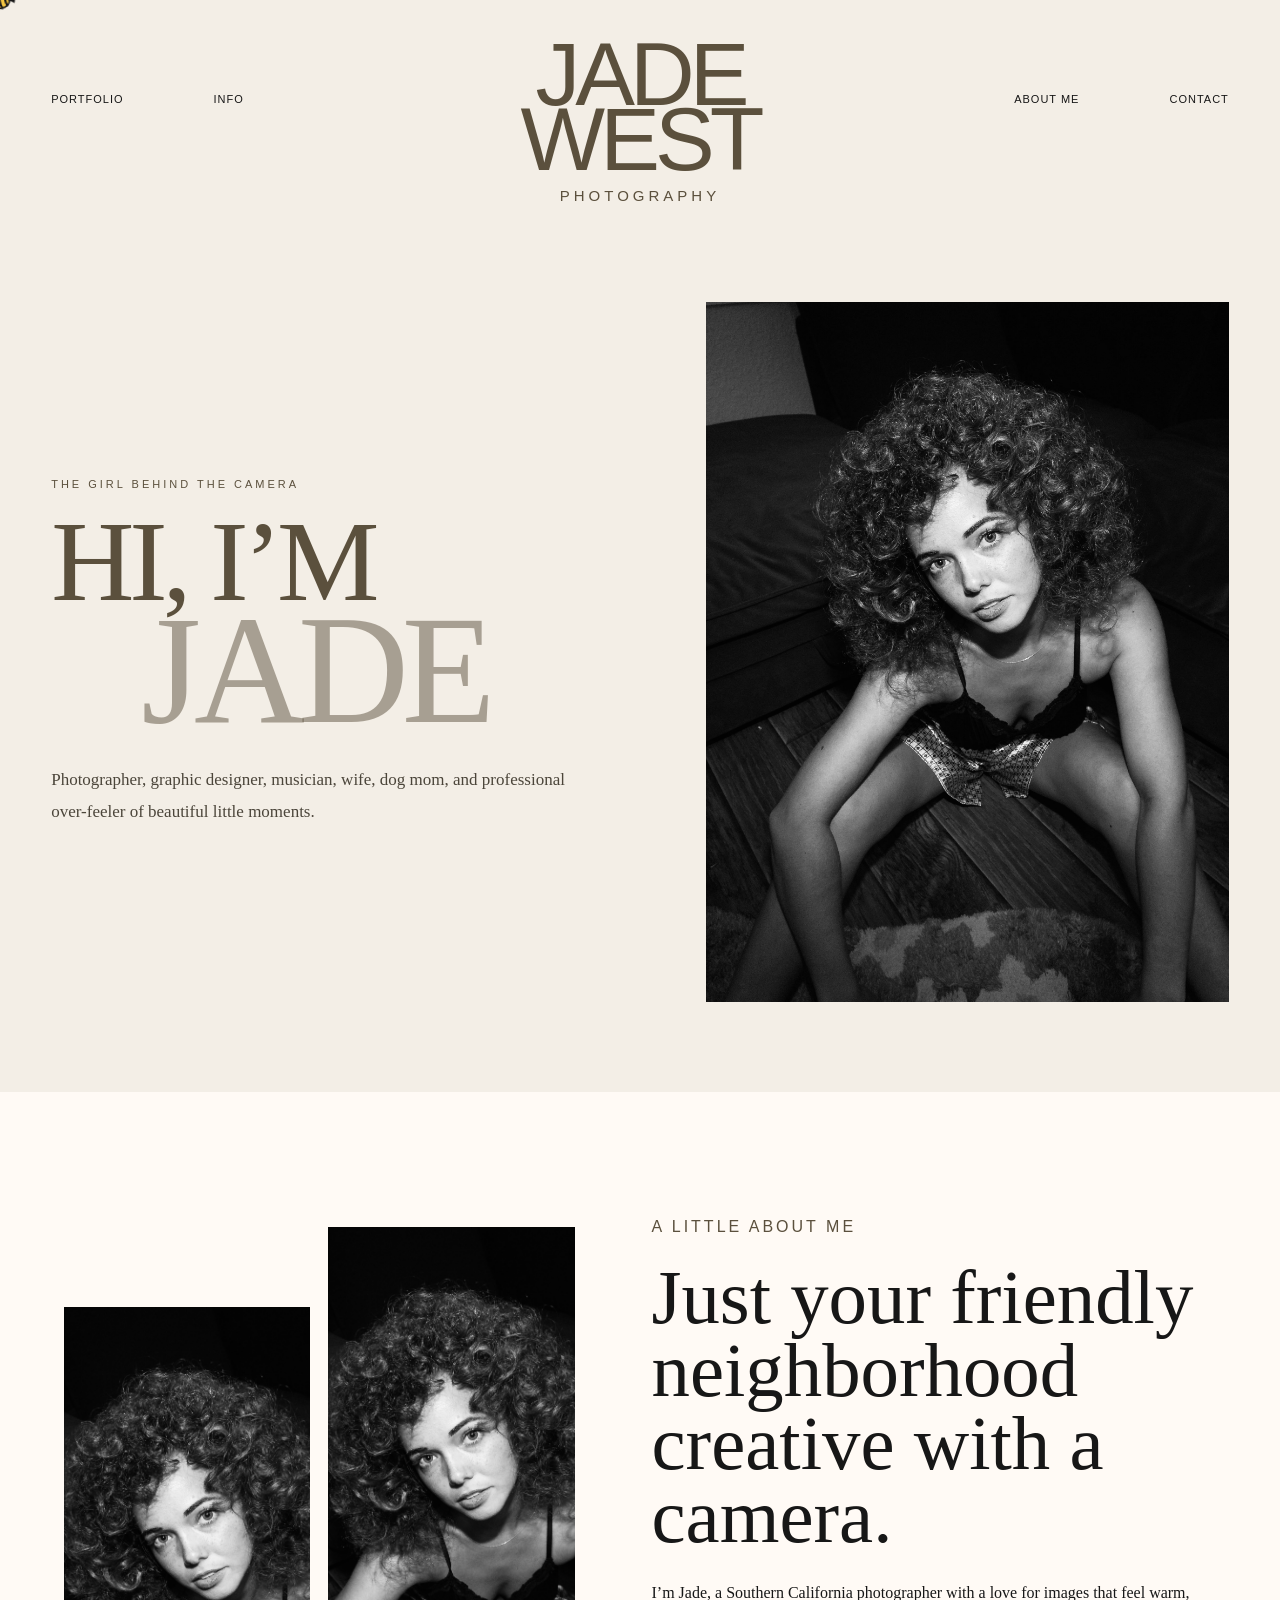
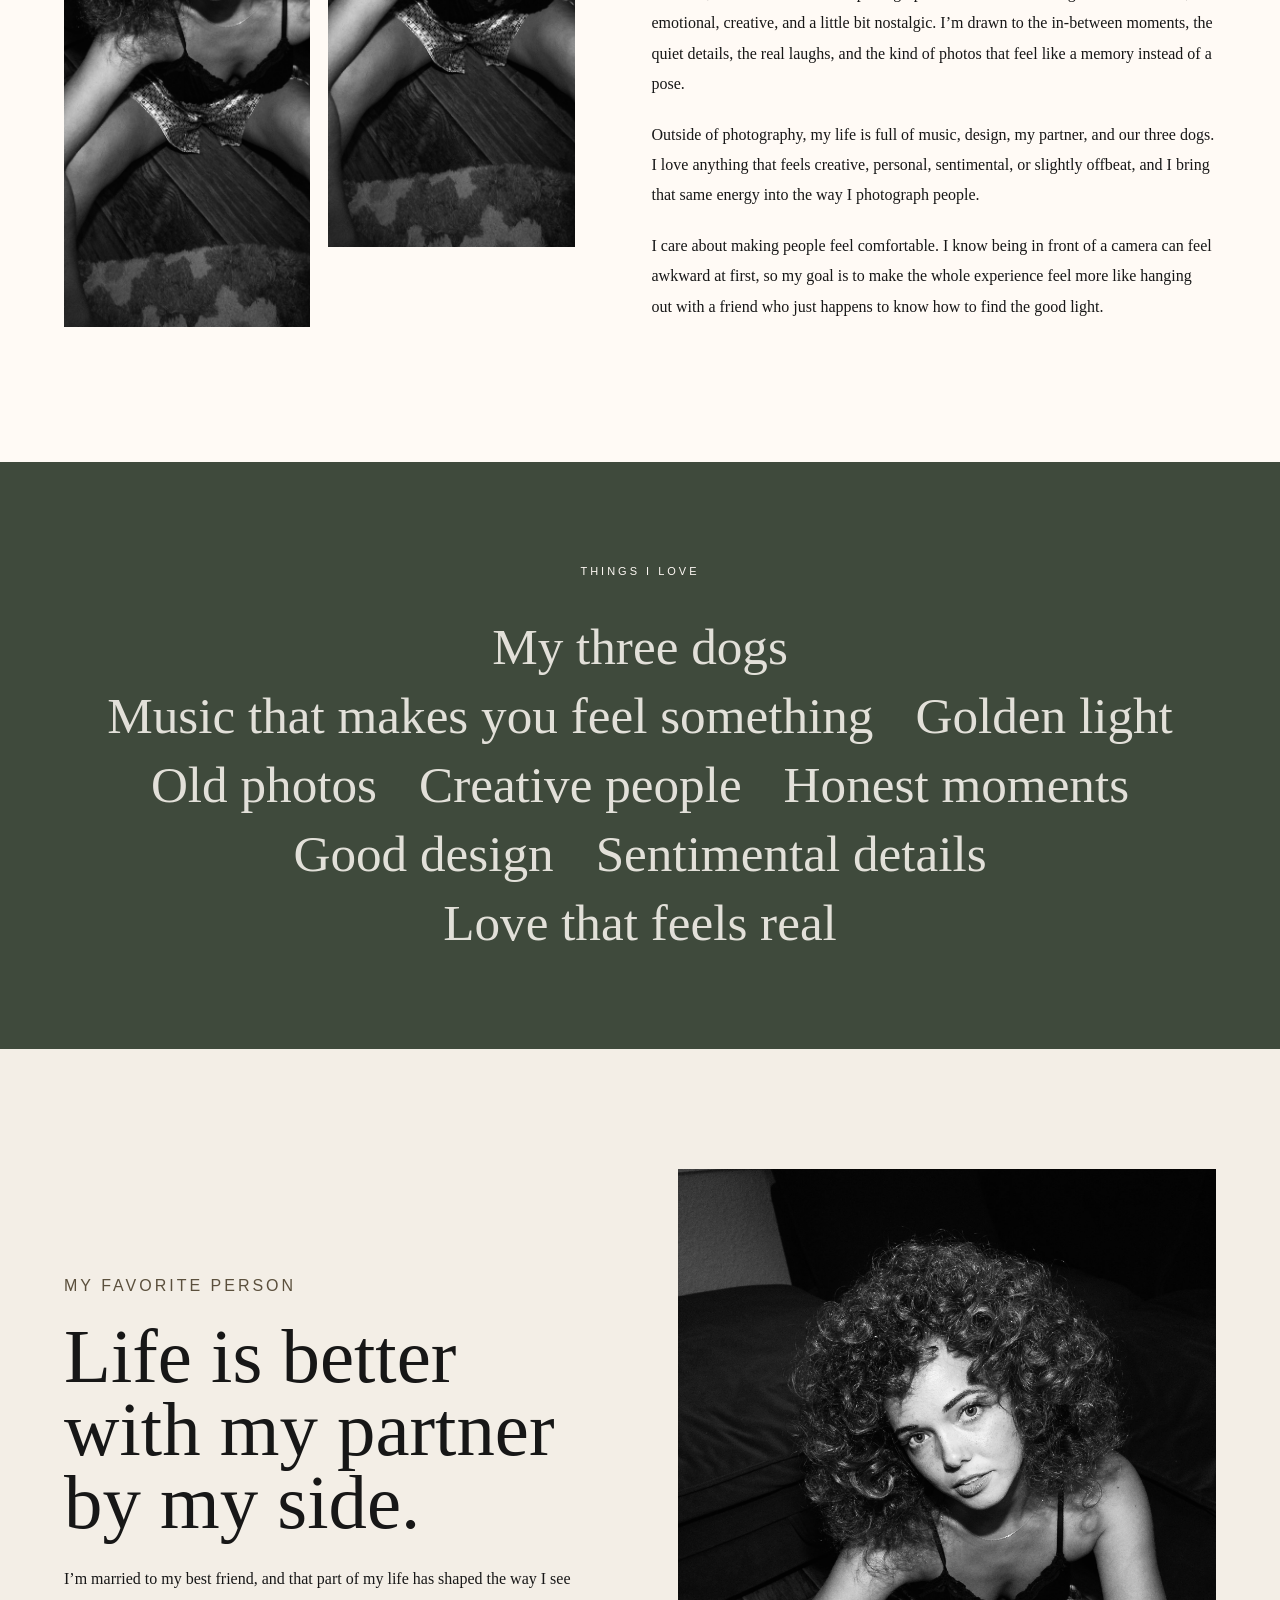
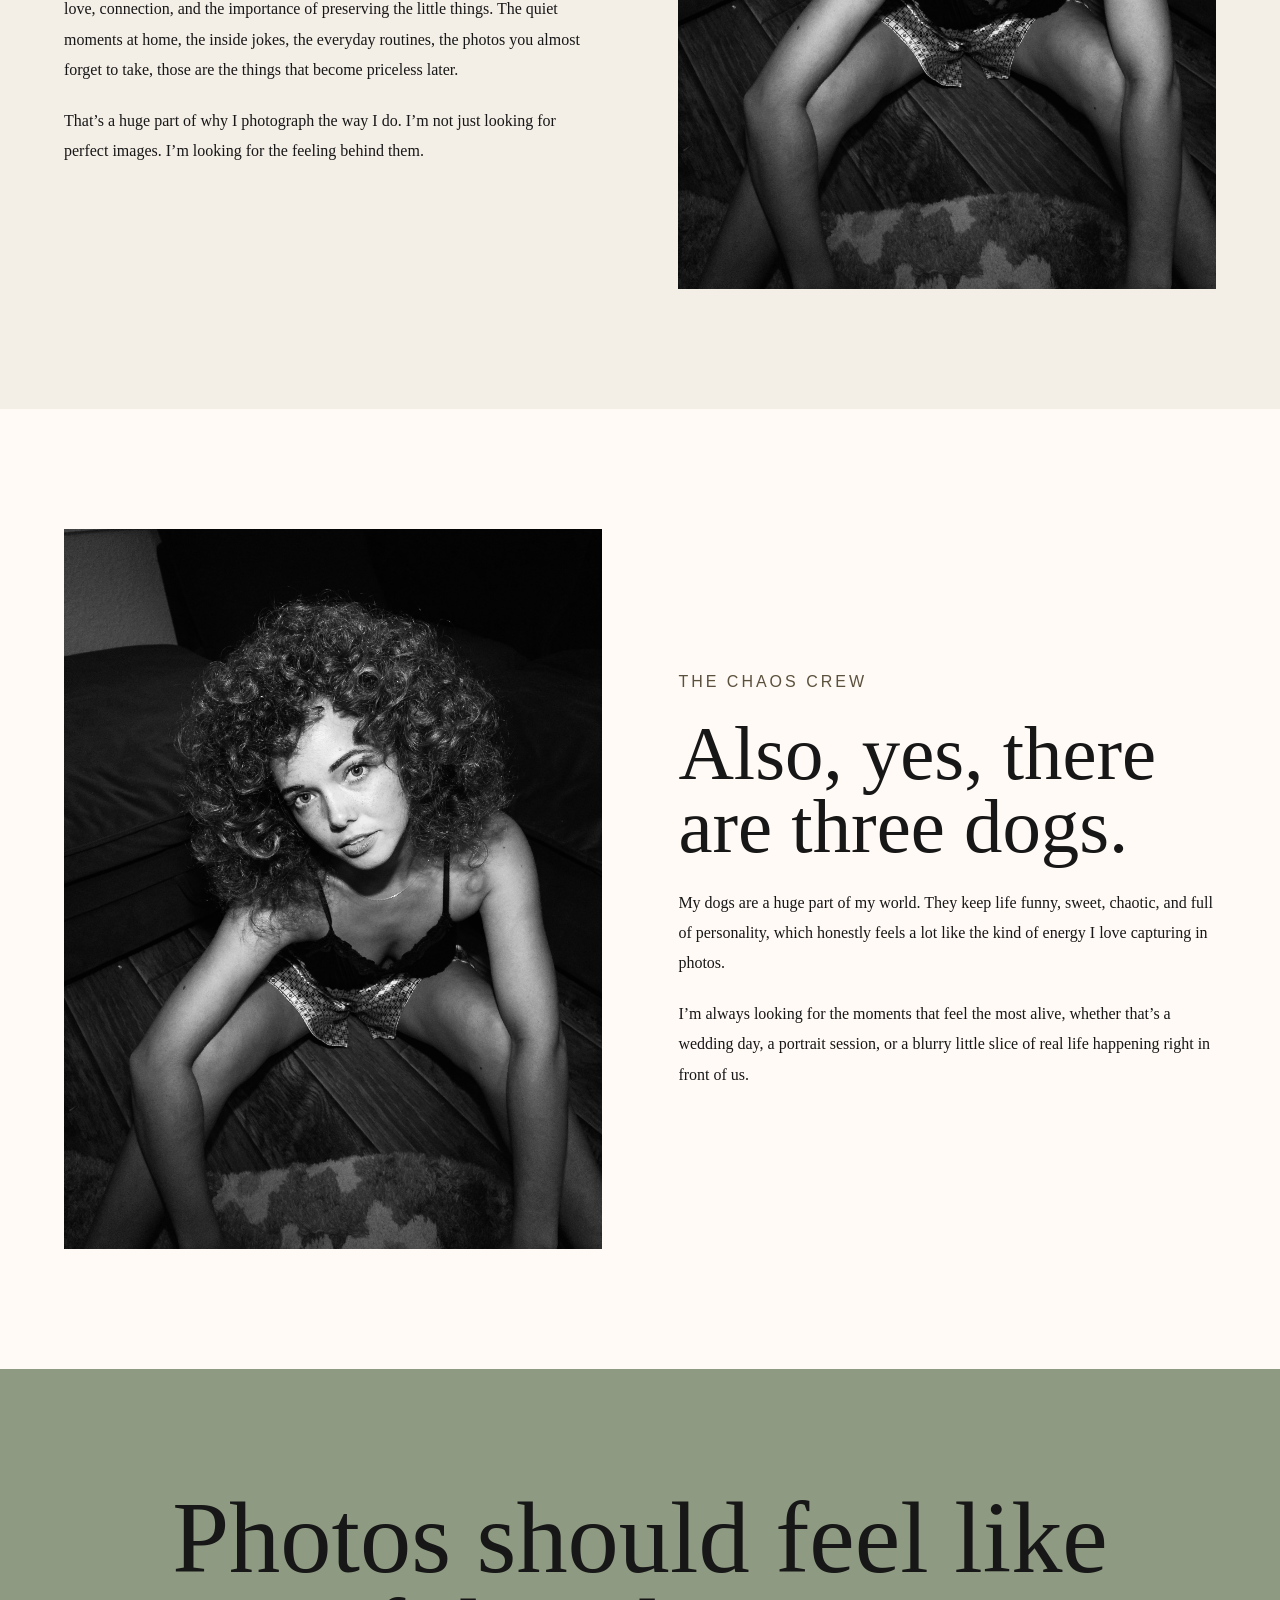
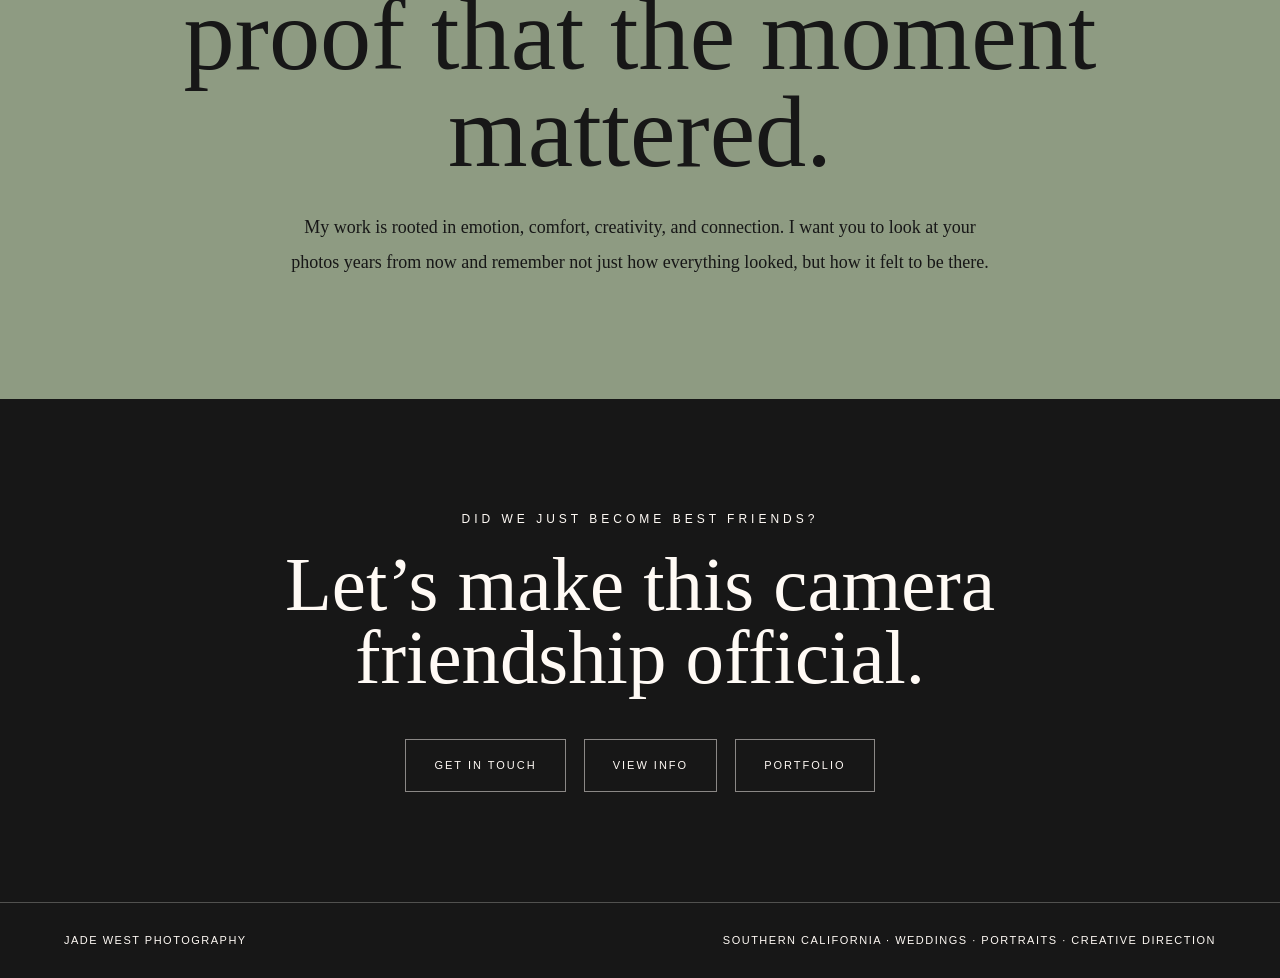
==== about.html @ ea2fd23c "Add about page and homepage about CTA" ====
<!DOCTYPE html>
<html lang="en">
<head>
  <meta charset="UTF-8" />
  <meta name="viewport" content="width=device-width, initial-scale=1.0" />
  <title>About | Jade West Photography</title>
  <link rel="stylesheet" href="style.css" />
</head>
<body>

<div id="bee-cursor">
  <svg viewBox="0 0 64 64" aria-hidden="true">
    <path class="wing" d="M22 24C8 16 7 4 18 6c9 2 12 13 12 13z"/>
    <path class="wing" d="M40 24C54 16 55 4 44 6c-9 2-12 13-12 13z"/>
    <ellipse class="body" cx="32" cy="34" rx="18" ry="14"/>
    <path class="stripe" d="M24 22c-4 7-4 17 0 24"/>
    <path class="stripe" d="M34 20c-4 8-4 20 0 28"/>
    <path class="stripe" d="M44 25c-3 6-3 13 0 19"/>
    <circle class="head" cx="15" cy="34" r="8"/>
    <circle class="eye" cx="12" cy="31" r="1.8"/>
    <path class="stinger" d="M50 34l10-5-3 10z"/>
    <path class="antenna" d="M11 27C6 20 4 18 2 17"/>
    <path class="antenna" d="M17 27c2-8 5-11 7-13"/>
  </svg>
</div>

<header class="about-page-hero">
  <nav class="editorial-nav">
    <div class="nav-left">
      <a href="index.html#portfolio">Portfolio</a>
      <a href="investment.html">Info</a>
    </div>

    <a href="index.html" class="editorial-logo">
      <span>jade</span>
      <span>west</span>
      <small>photography</small>
    </a>

    <div class="nav-right">
      <a href="about.html">About Me</a>
      <a href="index.html#contact">Contact</a>
    </div>

    <button class="menu-toggle" id="menuToggle">Menu</button>
  </nav>

  <section class="about-ash-hero">
    <div class="about-ash-copy">
      <p class="eyebrow">The girl behind the camera</p>
      <h1>
        <span>Hi, I’m</span>
        <em>Jade</em>
      </h1>
      <p>
        Photographer, graphic designer, musician, wife, dog mom, and professional over-feeler of beautiful little moments.
      </p>
    </div>

    <div class="about-ash-photo">
      <img src="images/IMG_6994_Original.jpg" alt="Portrait of Jade West">
    </div>
  </section>
</header>

<main>

  <section class="about-story-section">
    <div class="about-story-images">
      <img src="images/IMG_6994_Original.jpg" alt="Jade West portrait">
      <img src="images/IMG_6994_Original.jpg" alt="Jade with partner">
    </div>

    <div class="about-story-copy">
      <p class="eyebrow">A little about me</p>
      <h2>Just your friendly neighborhood creative with a camera.</h2>

      <p>
        I’m Jade, a Southern California photographer with a love for images that feel warm, emotional, creative, and a little bit nostalgic. I’m drawn to the in-between moments, the quiet details, the real laughs, and the kind of photos that feel like a memory instead of a pose.
      </p>

      <p>
        Outside of photography, my life is full of music, design, my partner, and our three dogs. I love anything that feels creative, personal, sentimental, or slightly offbeat, and I bring that same energy into the way I photograph people.
      </p>

      <p>
        I care about making people feel comfortable. I know being in front of a camera can feel awkward at first, so my goal is to make the whole experience feel more like hanging out with a friend who just happens to know how to find the good light.
      </p>
    </div>
  </section>

  <section class="about-love-list">
    <p class="eyebrow">Things I love</p>

    <div class="love-list-grid">
      <span>My three dogs</span>
      <span>Music that makes you feel something</span>
      <span>Golden light</span>
      <span>Old photos</span>
      <span>Creative people</span>
      <span>Honest moments</span>
      <span>Good design</span>
      <span>Sentimental details</span>
      <span>Love that feels real</span>
    </div>
  </section>

  <section class="about-partner-section">
    <div class="partner-copy">
      <p class="eyebrow">My favorite person</p>
      <h2>Life is better with my partner by my side.</h2>
      <p>
        I’m married to my best friend, and that part of my life has shaped the way I see love, connection, and the importance of preserving the little things. The quiet moments at home, the inside jokes, the everyday routines, the photos you almost forget to take, those are the things that become priceless later.
      </p>
      <p>
        That’s a huge part of why I photograph the way I do. I’m not just looking for perfect images. I’m looking for the feeling behind them.
      </p>
    </div>

    <div class="partner-photo">
      <img src="images/IMG_6994_Original.jpg" alt="Jade and her partner">
    </div>
  </section>

  <section class="about-dogs-section">
    <div class="dog-photo">
      <img src="images/IMG_6994_Original.jpg" alt="Jade's dogs">
    </div>

    <div class="dog-copy">
      <p class="eyebrow">The chaos crew</p>
      <h2>Also, yes, there are three dogs.</h2>
      <p>
        My dogs are a huge part of my world. They keep life funny, sweet, chaotic, and full of personality, which honestly feels a lot like the kind of energy I love capturing in photos.
      </p>
      <p>
        I’m always looking for the moments that feel the most alive, whether that’s a wedding day, a portrait session, or a blurry little slice of real life happening right in front of us.
      </p>
    </div>
  </section>

  <section class="about-belief-section">
    <h2>Photos should feel like proof that the moment mattered.</h2>
    <p>
      My work is rooted in emotion, comfort, creativity, and connection. I want you to look at your photos years from now and remember not just how everything looked, but how it felt to be there.
    </p>
  </section>

  <section class="final-info-cta">
    <p>did we just become best friends?</p>
    <h2>Let’s make this camera friendship official.</h2>
    <div>
      <a href="index.html#contact">Get In Touch</a>
      <a href="investment.html">View Info</a>
      <a href="index.html#portfolio">Portfolio</a>
    </div>
  </section>

</main>

<footer>
  <p>Jade West Photography</p>
  <p>Southern California · Weddings · Portraits · Creative Direction</p>
</footer>

<script src="script.js"></script>
</body>
</html>
---- style.css ----
:root {
  --sage: #8e9b82;
  --deep-sage: #3f4a3c;
  --cream: #f3eee6;
  --warm-white: #fffaf5;
  --charcoal: #171717;
  --olive-brown: #5b503d;
  --soft-taupe: #4b453a;
}

* {
  box-sizing: border-box;
  margin: 0;
  padding: 0;
}

html {
  scroll-behavior: smooth;
}

body {
  font-family: Georgia, "Times New Roman", serif;
  background: var(--cream);
  color: var(--charcoal);
  line-height: 1.7;
  cursor: none;
}

img {
  width: 100%;
  display: block;
  object-fit: cover;
}

img,
a,
button,
input,
textarea,
select {
  cursor: none;
}

a {
  color: inherit;
  text-decoration: none;
}

/* ==========================================
   CUSTOM SVG BEE CURSOR
========================================== */

#bee-cursor {
  position: fixed;
  width: 34px;
  height: 34px;
  pointer-events: none;
  z-index: 99999;
  transform: translate(-50%, -50%) rotate(-10deg);
  transition: transform 0.04s linear;
  will-change: left, top;
}

#bee-cursor svg {
  width: 100%;
  height: 100%;
  overflow: visible;
}

.wing {
  fill: rgba(255, 255, 255, 0.75);
  stroke: #171717;
  stroke-width: 2;
}

.body {
  fill: #f4c542;
  stroke: #171717;
  stroke-width: 3;
}

.head,
.stripe,
.stinger {
  fill: none;
  stroke: #171717;
  stroke-width: 4;
  stroke-linecap: round;
}

.eye {
  fill: #171717;
}

.antenna {
  fill: none;
  stroke: #171717;
  stroke-width: 2.5;
  stroke-linecap: round;
}

.honey-particle {
  position: fixed;
  width: 13px;
  height: 12px;
  background: rgba(244, 197, 66, 0.75);
  clip-path: polygon(
    25% 0%,
    75% 0%,
    100% 50%,
    75% 100%,
    25% 100%,
    0% 50%
  );
  pointer-events: none;
  z-index: 99998;
  transform: translate(-50%, -50%);
  animation: honeyFade 1.1s ease-out forwards;
}

@keyframes honeyFade {
  from {
    opacity: 0.85;
    transform: translate(-50%, -50%) scale(1);
  }

  to {
    opacity: 0;
    transform: translate(-50%, -50%) scale(0.25);
  }
}

/* ==========================================
   HERO / HEADER
========================================== */

.editorial-hero {
  min-height: 100vh;
  background: var(--cream);
  color: var(--olive-brown);
  padding: 42px 4vw 80px;
  position: relative;
  overflow: hidden;
}

.editorial-nav {
  display: grid;
  grid-template-columns: 1fr auto 1fr;
  align-items: start;
  position: relative;
  z-index: 5;
}

.nav-left,
.nav-right {
  display: flex;
  gap: 90px;
  padding-top: 48px;
}

.nav-right {
  justify-content: flex-end;
}

.editorial-nav a {
  font-family: Arial, Helvetica, sans-serif;
  font-size: 11px;
  letter-spacing: 1px;
  text-transform: uppercase;
  color: var(--charcoal);
}

.editorial-logo {
  text-align: center;
  color: var(--olive-brown) !important;
  line-height: 0.72;
}

.editorial-logo span {
  display: block;
  font-size: clamp(58px, 7vw, 108px);
  font-weight: 400;
  letter-spacing: -5px;
}

.editorial-logo small {
  display: block;
  font-size: 15px;
  letter-spacing: 4px;
  text-transform: uppercase;
  margin-top: 20px;
}

.menu-toggle {
  display: none;
  background: none;
  border: 1px solid var(--charcoal);
  color: var(--charcoal);
  padding: 10px 14px;
  font-family: Arial, Helvetica, sans-serif;
  font-size: 10px;
  letter-spacing: 2px;
  text-transform: uppercase;
}

.hero-label {
  text-align: center;
  margin-top: 70px;
  position: relative;
  z-index: 4;
}

.hero-label p {
  font-family: Arial, Helvetica, sans-serif;
  font-size: 13px;
  letter-spacing: 5px;
  line-height: 1.6;
  text-transform: uppercase;
}

.hero-collage {
  position: relative;
  max-width: 1180px;
  height: 700px;
  margin: -5px auto 0;
}

.hero-collage img {
  position: absolute;
}

.collage-main {
  width: 68%;
  height: 660px;
  left: 16%;
  top: 0;
  z-index: 2;
}

.collage-left {
  width: 30%;
  height: 380px;
  left: -3%;
  top: 50px;
  z-index: 3;
}

.collage-right {
  width: 33%;
  height: 250px;
  right: -5%;
  top: 310px;
  z-index: 4;
}

.hero-title {
  position: absolute;
  left: 34%;
  bottom: -25px;
  z-index: 5;
  color: rgba(255, 250, 245, 0.96);
  text-align: left;
}

.hero-title h1 {
  font-weight: 400;
  text-transform: uppercase;
  line-height: 0.78;
}

.hero-title span {
  display: block;
  font-size: clamp(58px, 8vw, 118px);
  letter-spacing: -4px;
}

.hero-title em {
  display: block;
  font-family: Arial, Helvetica, sans-serif;
  font-style: normal;
  font-size: 12px;
  letter-spacing: 6px;
  color: var(--charcoal);
  margin: 22px 0 0 100px;
  text-transform: uppercase;
}

.hero-title span:last-child {
  color: rgba(91, 80, 61, 0.42);
  margin-left: 160px;
}

.hero-bottom-copy {
  display: flex;
  align-items: center;
  justify-content: center;
  gap: 60px;
  max-width: 700px;
  margin: 40px auto 0;
  text-align: center;
}

.hero-bottom-copy p {
  max-width: 390px;
  font-size: 14px;
  line-height: 1.9;
  color: var(--soft-taupe);
}

.hero-button {
  display: inline-block;
  background: var(--olive-brown);
  color: var(--warm-white);
  padding: 17px 36px;
  font-family: Arial, Helvetica, sans-serif;
  font-size: 11px;
  letter-spacing: 3px;
  text-transform: uppercase;
  transition: 0.3s ease;
}

.hero-button:hover {
  background: var(--deep-sage);
}

/* ==========================================
   GLOBAL SECTION STYLES
========================================== */

.section {
  padding: 110px 5vw;
}

.eyebrow {
  font-family: Arial, Helvetica, sans-serif;
  font-size: 11px;
  letter-spacing: 3px;
  text-transform: uppercase;
  color: var(--olive-brown);
  margin-bottom: 20px;
}

h2 {
  font-size: clamp(44px, 6vw, 82px);
  font-weight: 400;
  line-height: 0.95;
  margin-bottom: 24px;
}

/* ==========================================
   PORTFOLIO INTRO
========================================== */

.portfolio-intro {
  text-align: center;
  max-width: 900px;
  margin: 0 auto;
}

.portfolio-intro p:last-child {
  max-width: 620px;
  margin: 0 auto;
  font-size: 16px;
}

/* ==========================================
   GALLERY GRID
========================================== */

.gallery-grid {
  padding: 0 5vw 110px;
  display: grid;
  grid-template-columns: repeat(3, 1fr);
  gap: 18px;
}

.gallery-grid img {
  height: 520px;
}

.gallery-grid img:nth-child(2),
.gallery-grid img:nth-child(5) {
  height: 680px;
}

/* ==========================================
   EXPERIENCE SECTION
========================================== */

.experience-section {
  background: var(--deep-sage);
  color: var(--warm-white);
  padding: 110px 5vw;
}

.experience-section .eyebrow,
.experience-section h2 {
  color: var(--warm-white);
}

.experience-section h2 {
  max-width: 820px;
}

.experience-cards {
  display: grid;
  grid-template-columns: repeat(3, 1fr);
  margin-top: 60px;
  border-top: 1px solid rgba(255, 253, 248, 0.35);
  border-bottom: 1px solid rgba(255, 253, 248, 0.35);
}

.experience-cards div {
  padding: 38px;
  border-right: 1px solid rgba(255, 253, 248, 0.35);
}

.experience-cards div:last-child {
  border-right: none;
}

.experience-cards span {
  display: block;
  color: var(--sage);
  font-family: Arial, Helvetica, sans-serif;
  font-size: 12px;
  font-weight: 700;
  letter-spacing: 2px;
  margin-bottom: 26px;
}

.experience-cards h3 {
  font-size: 30px;
  font-weight: 400;
  line-height: 1;
  margin-bottom: 18px;
}

.experience-cards p {
  font-size: 15px;
  line-height: 1.7;
}

/* ==========================================
   ABOUT SECTION
========================================== */

.about-section {
  display: grid;
  grid-template-columns: 1fr 1fr;
  gap: 6vw;
  padding: 110px 5vw;
  background: var(--warm-white);
  align-items: center;
}

.about-section img {
  height: 760px;
}

.about-copy p {
  font-size: 16px;
  margin-bottom: 18px;
}

/* ==========================================
   QUOTE SECTION
========================================== */

.quote-section {
  background: var(--sage);
  color: var(--charcoal);
  padding: 110px 5vw;
  text-align: center;
}

.quote-section h2 {
  font-size: clamp(48px, 8vw, 110px);
  max-width: 1100px;
  margin: 0 auto;
}

/* ==========================================
   CONTACT SECTION
========================================== */

.contact-section {
  background: var(--charcoal);
  color: var(--warm-white);
  padding: 110px 5vw;
  text-align: center;
}

.contact-section .eyebrow,
.contact-section h2 {
  color: var(--warm-white);
}

.contact-section p {
  max-width: 560px;
  margin: 0 auto 28px;
  font-size: 16px;
}

/* ==========================================
   FOOTER
========================================== */

footer {
  background: var(--charcoal);
  color: var(--warm-white);
  border-top: 1px solid rgba(255, 253, 248, 0.25);
  padding: 28px 5vw;
  display: flex;
  justify-content: space-between;
  gap: 20px;
  font-family: Arial, Helvetica, sans-serif;
  text-transform: uppercase;
  font-size: 11px;
  letter-spacing: 1.5px;
}

/* ==========================================
   MOBILE RESPONSIVE
========================================== */

@media (max-width: 900px) {
  .editorial-nav {
    grid-template-columns: 1fr auto;
  }

  .nav-left,
  .nav-right {
    display: none;
  }

  .menu-toggle {
    display: block;
  }

  .hero-label {
    margin-top: 40px;
  }

  .hero-collage {
    height: auto;
    display: grid;
    gap: 16px;
    margin-top: 40px;
  }

  .hero-collage img,
  .collage-main,
  .collage-left,
  .collage-right {
    position: static;
    width: 100%;
    height: 420px;
  }

  .hero-title {
    position: static;
    color: var(--olive-brown);
    margin-top: 20px;
  }

  .hero-title span,
  .hero-title span:last-child {
    margin-left: 0;
    color: var(--olive-brown);
  }

  .hero-title em {
    margin-left: 0;
  }

  .hero-bottom-copy {
    flex-direction: column;
    gap: 28px;
  }

  .gallery-grid,
  .experience-cards,
  .about-section {
    grid-template-columns: 1fr;
  }

  .gallery-grid img,
  .gallery-grid img:nth-child(2),
  .gallery-grid img:nth-child(5),
  .about-section img {
    height: 520px;
  }

  .experience-cards div {
    border-right: none;
    border-bottom: 1px solid rgba(255, 253, 248, 0.35);
  }

  .experience-cards div:last-child {
    border-bottom: none;
  }

  footer {
    flex-direction: column;
    text-align: center;
  }
}

/* Disable custom cursor on touch devices */
@media (hover: none) and (pointer: coarse) {
  body,
  img,
  a,
  button,
  input,
  textarea,
  select {
    cursor: auto;
  }

  #bee-cursor {
    display: none;
  }
}
/* ==========================================
   ASHLEY-STYLE INVESTMENT / INFO PAGE
========================================== */

.investment-page-hero {
  background: var(--cream);
  color: var(--olive-brown);
  padding: 42px 4vw 70px;
  overflow: hidden;
}

.investment-ash-hero {
  display: grid;
  grid-template-columns: 1.1fr 0.9fr;
  gap: 5vw;
  max-width: 1250px;
  margin: 95px auto 0;
  align-items: center;
}

.investment-ash-title p {
  font-family: Arial, Helvetica, sans-serif;
  text-transform: uppercase;
  letter-spacing: 5px;
  font-size: 13px;
  margin-bottom: 20px;
}

.investment-ash-title h1 {
  font-weight: 400;
  text-transform: uppercase;
  line-height: 0.82;
}

.investment-ash-title h1 span {
  display: block;
  font-size: clamp(58px, 9vw, 135px);
  letter-spacing: -5px;
}

.investment-ash-title h1 em {
  display: block;
  font-family: Arial, Helvetica, sans-serif;
  font-style: normal;
  font-size: 12px;
  letter-spacing: 7px;
  margin: 24px 0 24px 105px;
  color: var(--charcoal);
}

.investment-ash-image img {
  height: 650px;
}

.investment-ash-intro {
  grid-column: 1 / -1;
  max-width: 900px;
  margin: 35px auto 0;
  text-align: center;
}

.investment-ash-intro p {
  font-family: Arial, Helvetica, sans-serif;
  text-transform: uppercase;
  letter-spacing: 1.8px;
  font-size: 13px;
  line-height: 2;
}

.features-strip {
  background: var(--warm-white);
  padding: 55px 5vw;
  text-align: center;
  border-top: 1px solid rgba(91, 80, 61, 0.18);
  border-bottom: 1px solid rgba(91, 80, 61, 0.18);
}

.features-strip p {
  font-family: Arial, Helvetica, sans-serif;
  text-transform: uppercase;
  letter-spacing: 4px;
  font-size: 12px;
  color: var(--olive-brown);
  margin-bottom: 26px;
}

.features-strip div {
  display: flex;
  justify-content: center;
  flex-wrap: wrap;
  gap: 18px 40px;
}

.features-strip span {
  font-size: 26px;
  color: var(--soft-taupe);
}

.expect-section {
  display: grid;
  grid-template-columns: 0.9fr 1.1fr;
  gap: 6vw;
  padding: 120px 5vw;
  background: var(--cream);
  align-items: center;
}

.expect-image img {
  height: 760px;
}

.expect-copy h2 {
  max-width: 780px;
}

.expect-copy p {
  font-size: 16px;
  line-height: 1.9;
  margin-bottom: 20px;
}

.expect-copy .hero-button {
  margin-top: 18px;
}

.ash-faq-section {
  background: var(--deep-sage);
  color: var(--warm-white);
  padding: 100px 5vw 120px;
  overflow: hidden;
}

.faq-heading-stack {
  margin-bottom: 70px;
}

.faq-heading-stack span {
  display: block;
  font-size: clamp(44px, 8vw, 112px);
  line-height: 0.82;
  text-transform: uppercase;
  color: rgba(255, 250, 245, 0.18);
}

.faq-layout {
  display: grid;
  grid-template-columns: 0.85fr 1.15fr;
  gap: 6vw;
  align-items: start;
}

.faq-photo img {
  height: 740px;
}

.faq-items {
  border-top: 1px solid rgba(255, 253, 248, 0.35);
}

.faq-item {
  padding: 34px 0;
  border-bottom: 1px solid rgba(255, 253, 248, 0.35);
}

.faq-item div {
  display: flex;
  justify-content: space-between;
  gap: 30px;
  margin-bottom: 16px;
}

.faq-item h3 {
  font-size: 34px;
  font-weight: 400;
  line-height: 1.05;
}

.faq-item span {
  font-family: Arial, Helvetica, sans-serif;
  font-size: 12px;
  letter-spacing: 3px;
  color: var(--sage);
}

.faq-item p {
  font-size: 15px;
  line-height: 1.8;
}

.process-section {
  padding: 120px 5vw;
  background: var(--warm-white);
}

.process-grid {
  display: grid;
  grid-template-columns: repeat(3, 1fr);
  gap: 22px;
  margin-top: 50px;
}

.process-card img {
  height: 420px;
  margin-bottom: 26px;
}

.process-card span {
  font-family: Arial, Helvetica, sans-serif;
  font-size: 11px;
  letter-spacing: 3px;
  color: var(--olive-brown);
}

.process-card h3 {
  font-size: 38px;
  font-weight: 400;
  margin: 10px 0 12px;
}

.process-card p {
  font-family: Arial, Helvetica, sans-serif;
  text-transform: uppercase;
  letter-spacing: 1.2px;
  font-size: 11px;
  line-height: 1.9;
}

.process-note {
  max-width: 760px;
  margin: 75px auto 0;
  text-align: center;
}

.process-note p {
  font-size: 17px;
  line-height: 1.9;
  margin-bottom: 28px;
}

.testimonial-section {
  background: var(--sage);
  color: var(--charcoal);
  padding: 120px 5vw;
  text-align: center;
}

.testimonial-grid {
  display: grid;
  grid-template-columns: repeat(3, 1fr);
  gap: 34px;
  margin: 55px 0;
  text-align: left;
}

.testimonial-grid div {
  background: rgba(255, 250, 245, 0.45);
  padding: 34px;
}

.testimonial-grid p {
  font-size: 18px;
  line-height: 1.65;
  margin-bottom: 22px;
}

.testimonial-grid span {
  font-family: Arial, Helvetica, sans-serif;
  text-transform: uppercase;
  letter-spacing: 2px;
  font-size: 11px;
}

.package-section {
  padding: 120px 5vw;
  background: var(--cream);
}

.package-section > h2 {
  text-align: center;
  margin-bottom: 70px;
}

.package-section > .eyebrow {
  text-align: center;
}

.large-package {
  display: grid;
  grid-template-columns: 1fr 1fr;
  gap: 5vw;
  align-items: center;
  margin-bottom: 90px;
}

.large-package.reverse > div:first-child {
  order: 2;
}

.large-package img {
  height: 720px;
}

.package-copy h3 {
  font-size: clamp(48px, 6vw, 90px);
  font-weight: 400;
  line-height: 0.9;
  color: var(--olive-brown);
  margin-bottom: 22px;
}

.package-copy p {
  font-size: 16px;
  margin-bottom: 24px;
}

.package-copy ul {
  list-style: none;
  margin-bottom: 34px;
}

.package-copy li {
  border-top: 1px solid rgba(91, 80, 61, 0.25);
  padding: 13px 0;
  font-family: Arial, Helvetica, sans-serif;
  text-transform: uppercase;
  letter-spacing: 1.4px;
  font-size: 11px;
}

.package-copy span {
  font-family: Arial, Helvetica, sans-serif;
  text-transform: uppercase;
  letter-spacing: 3px;
  font-size: 11px;
  color: var(--olive-brown);
}

.package-copy h4 {
  font-size: 60px;
  font-weight: 400;
  margin: 6px 0 26px;
}

.a-la-carte-section {
  padding: 120px 5vw;
  background: var(--warm-white);
}

.a-la-carte-section .eyebrow {
  text-align: center;
}

.mini-package-grid {
  display: grid;
  grid-template-columns: repeat(3, 1fr);
  gap: 24px;
  margin-top: 45px;
}

.mini-package-grid img {
  height: 420px;
  margin-bottom: 24px;
}

.mini-package-grid h3 {
  font-size: 38px;
  font-weight: 400;
  color: var(--olive-brown);
  margin-bottom: 14px;
}

.mini-package-grid p {
  font-size: 15px;
  line-height: 1.8;
  margin-bottom: 22px;
}

.mini-package-grid span {
  display: block;
  font-family: Arial, Helvetica, sans-serif;
  text-transform: uppercase;
  letter-spacing: 3px;
  font-size: 11px;
  color: var(--olive-brown);
}

.mini-package-grid strong {
  display: block;
  font-size: 42px;
  font-weight: 400;
}

.heirloom-section {
  display: grid;
  grid-template-columns: 1.1fr 0.9fr;
  gap: 6vw;
  padding: 120px 5vw;
  background: var(--cream);
  align-items: center;
}

.heirloom-section p {
  font-size: 16px;
  line-height: 1.9;
  margin-bottom: 18px;
}

.heirloom-section img {
  height: 680px;
}

.final-info-cta {
  background: var(--charcoal);
  color: var(--warm-white);
  padding: 110px 5vw;
  text-align: center;
}

.final-info-cta p {
  font-family: Arial, Helvetica, sans-serif;
  text-transform: uppercase;
  letter-spacing: 4px;
  font-size: 12px;
  margin-bottom: 20px;
}

.final-info-cta h2 {
  max-width: 900px;
  margin: 0 auto 44px;
}

.final-info-cta div {
  display: flex;
  justify-content: center;
  gap: 18px;
  flex-wrap: wrap;
}

.final-info-cta a {
  border: 1px solid rgba(255, 250, 245, 0.5);
  padding: 16px 28px;
  font-family: Arial, Helvetica, sans-serif;
  text-transform: uppercase;
  letter-spacing: 2px;
  font-size: 11px;
}

@media (max-width: 900px) {
  .investment-ash-hero,
  .expect-section,
  .faq-layout,
  .process-grid,
  .testimonial-grid,
  .large-package,
  .mini-package-grid,
  .heirloom-section {
    grid-template-columns: 1fr;
  }

  .investment-ash-hero {
    margin-top: 70px;
  }

  .investment-ash-title h1 em {
    margin-left: 0;
  }

  .investment-ash-image img,
  .expect-image img,
  .faq-photo img,
  .large-package img,
  .heirloom-section img {
    height: 520px;
  }

  .large-package.reverse > div:first-child {
    order: 0;
  }

  .faq-heading-stack span {
    font-size: 44px;
  }

  .testimonial-grid {
    text-align: center;
  }
}
/* ==========================================
   ASHLEY-STYLE ABOUT PAGE
========================================== */

.about-page-hero {
  background: var(--cream);
  color: var(--olive-brown);
  padding: 42px 4vw 90px;
  overflow: hidden;
}

.about-ash-hero {
  display: grid;
  grid-template-columns: 1.05fr 0.95fr;
  gap: 6vw;
  max-width: 1250px;
  margin: 100px auto 0;
  align-items: center;
}

.about-ash-copy h1 {
  font-weight: 400;
  text-transform: uppercase;
  line-height: 0.82;
  margin-bottom: 30px;
}

.about-ash-copy h1 span {
  display: block;
  font-size: clamp(60px, 9vw, 130px);
  letter-spacing: -5px;
}

.about-ash-copy h1 em {
  display: block;
  font-style: normal;
  font-size: clamp(78px, 12vw, 170px);
  letter-spacing: -7px;
  color: rgba(91, 80, 61, 0.5);
  margin-left: 90px;
}

.about-ash-copy p:last-child {
  max-width: 520px;
  font-size: 17px;
  line-height: 1.9;
  color: var(--soft-taupe);
}

.about-ash-photo img {
  height: 700px;
}

.about-story-section {
  display: grid;
  grid-template-columns: 0.95fr 1.05fr;
  gap: 6vw;
  padding: 120px 5vw;
  background: var(--warm-white);
  align-items: center;
}

.about-story-images {
  display: grid;
  grid-template-columns: 1fr 1fr;
  gap: 18px;
}

.about-story-images img:first-child {
  height: 620px;
  margin-top: 80px;
}

.about-story-images img:last-child {
  height: 620px;
}

.about-story-copy p {
  font-size: 16px;
  line-height: 1.9;
  margin-bottom: 20px;
}

.about-love-list {
  background: var(--deep-sage);
  color: var(--warm-white);
  padding: 100px 5vw;
  text-align: center;
}

.about-love-list .eyebrow {
  color: var(--warm-white);
}

.love-list-grid {
  display: flex;
  flex-wrap: wrap;
  justify-content: center;
  gap: 18px 42px;
  max-width: 1100px;
  margin: 40px auto 0;
}

.love-list-grid span {
  font-size: clamp(28px, 4vw, 54px);
  line-height: 1;
  color: rgba(255, 250, 245, 0.85);
}

.about-partner-section,
.about-dogs-section {
  display: grid;
  grid-template-columns: 1fr 1fr;
  gap: 6vw;
  padding: 120px 5vw;
  background: var(--cream);
  align-items: center;
}

.about-dogs-section {
  background: var(--warm-white);
}

.partner-photo img,
.dog-photo img {
  height: 720px;
}

.partner-copy p,
.dog-copy p {
  font-size: 16px;
  line-height: 1.9;
  margin-bottom: 20px;
}

.about-belief-section {
  background: var(--sage);
  color: var(--charcoal);
  padding: 120px 5vw;
  text-align: center;
}

.about-belief-section h2 {
  max-width: 1000px;
  margin: 0 auto 30px;
  font-size: clamp(50px, 8vw, 110px);
}

.about-belief-section p {
  max-width: 700px;
  margin: 0 auto;
  font-size: 18px;
  line-height: 1.9;
}

@media (max-width: 900px) {
  .about-ash-hero,
  .about-story-section,
  .about-partner-section,
  .about-dogs-section {
    grid-template-columns: 1fr;
  }

  .about-ash-copy h1 em {
    margin-left: 0;
  }

  .about-ash-photo img,
  .about-story-images img:first-child,
  .about-story-images img:last-child,
  .partner-photo img,
  .dog-photo img {
    height: 520px;
  }

  .about-story-images {
    grid-template-columns: 1fr;
  }
}
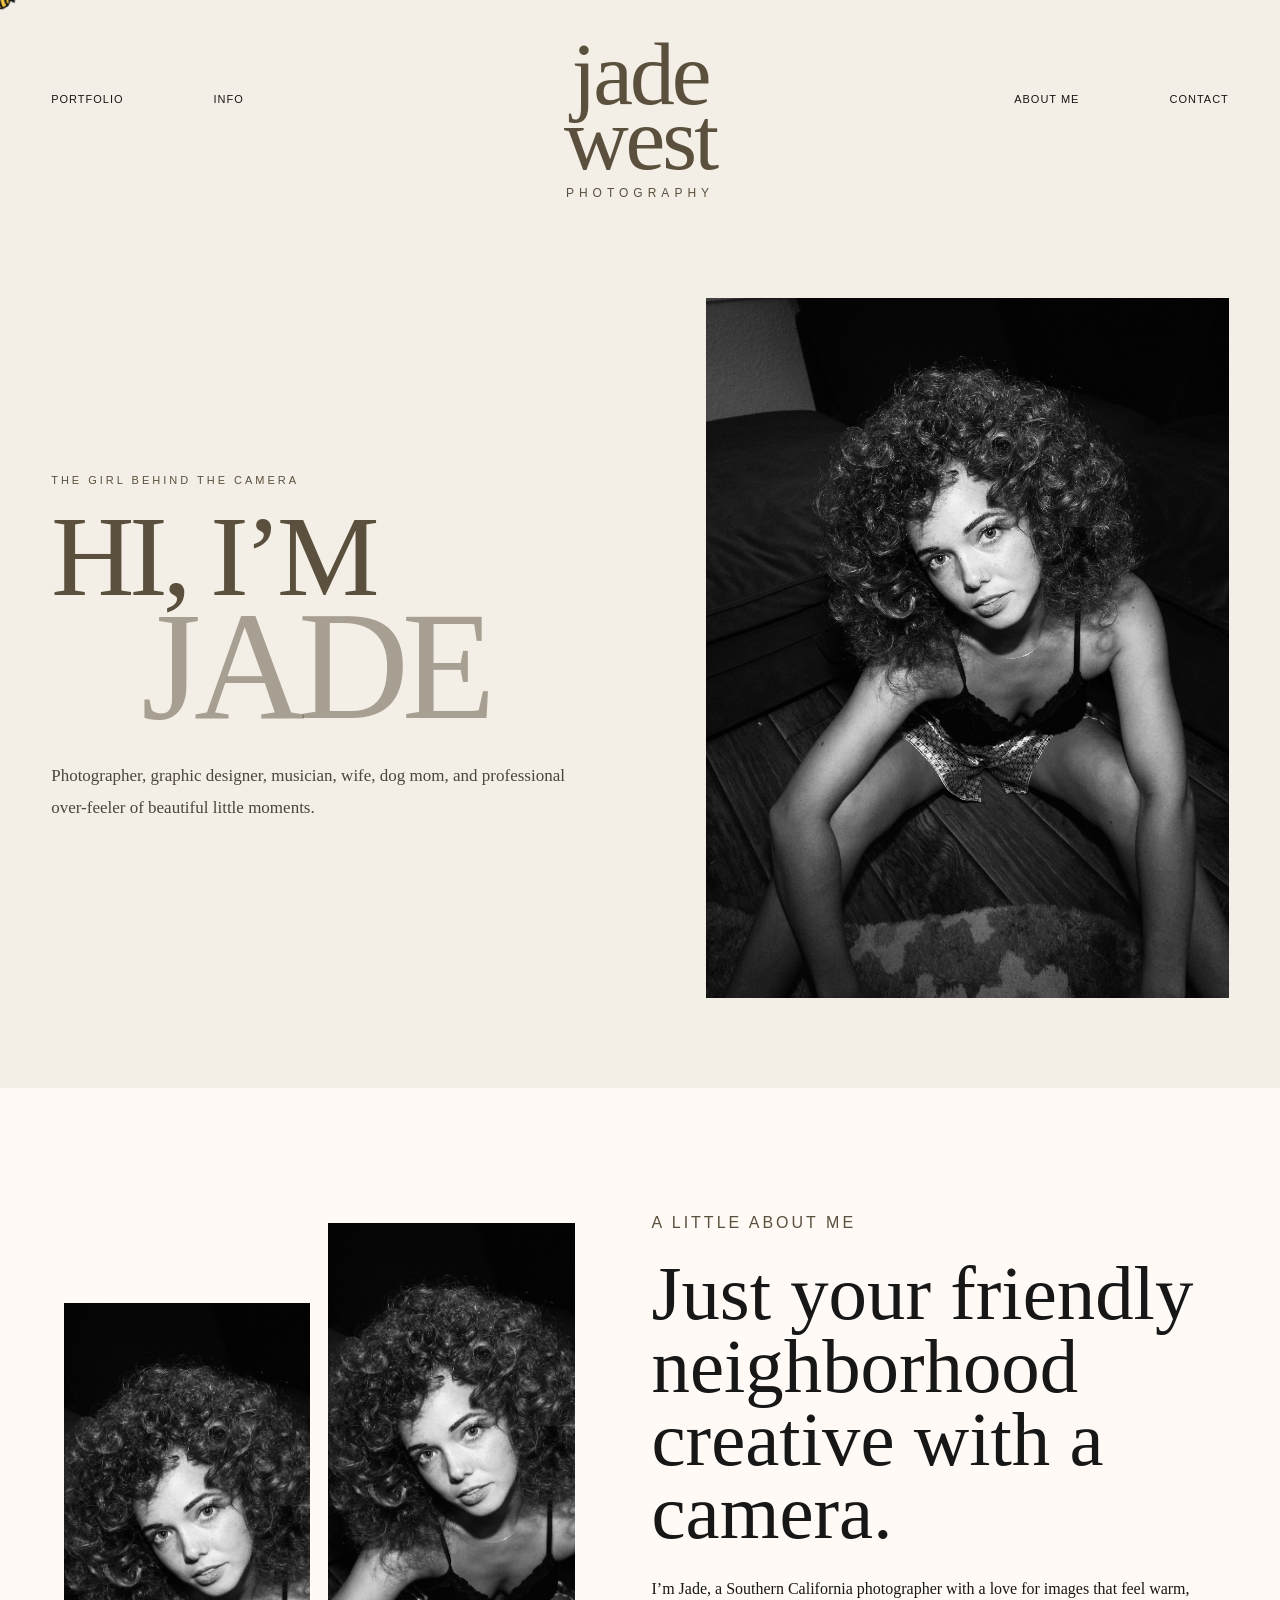
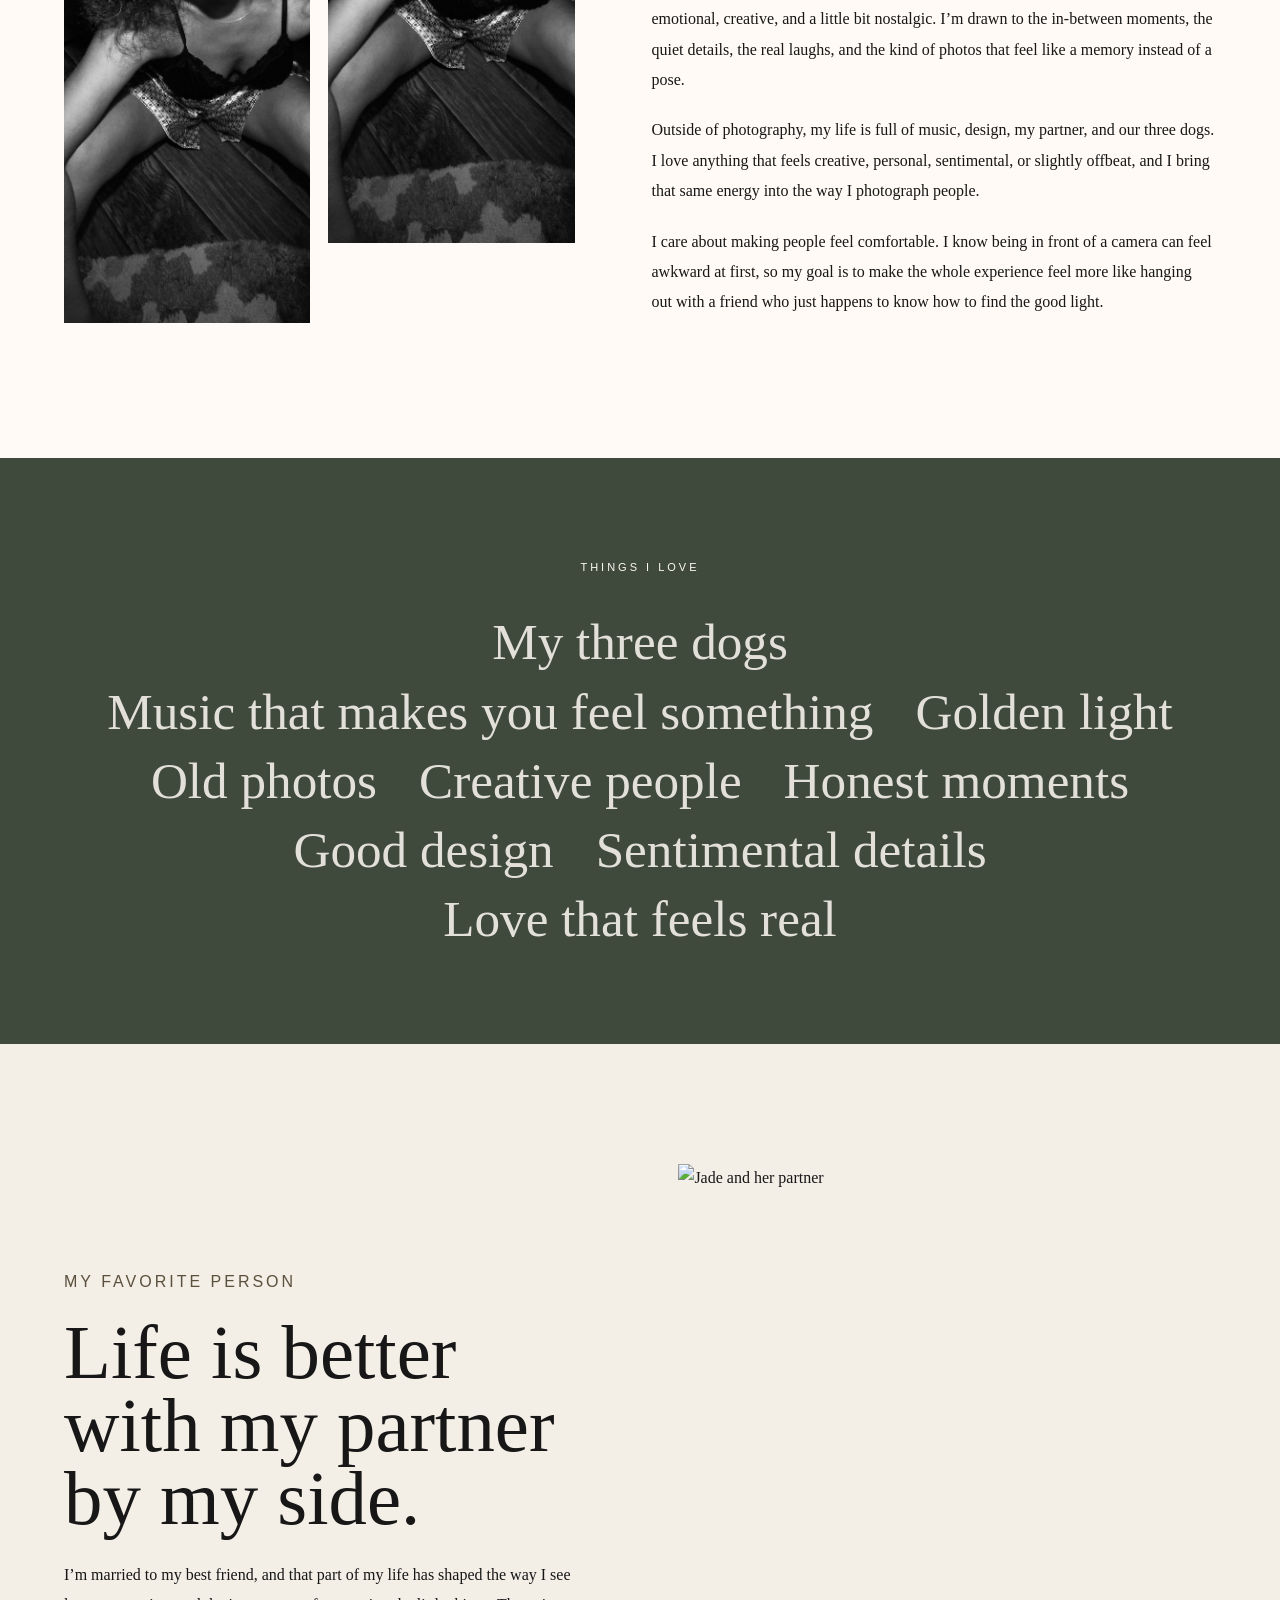
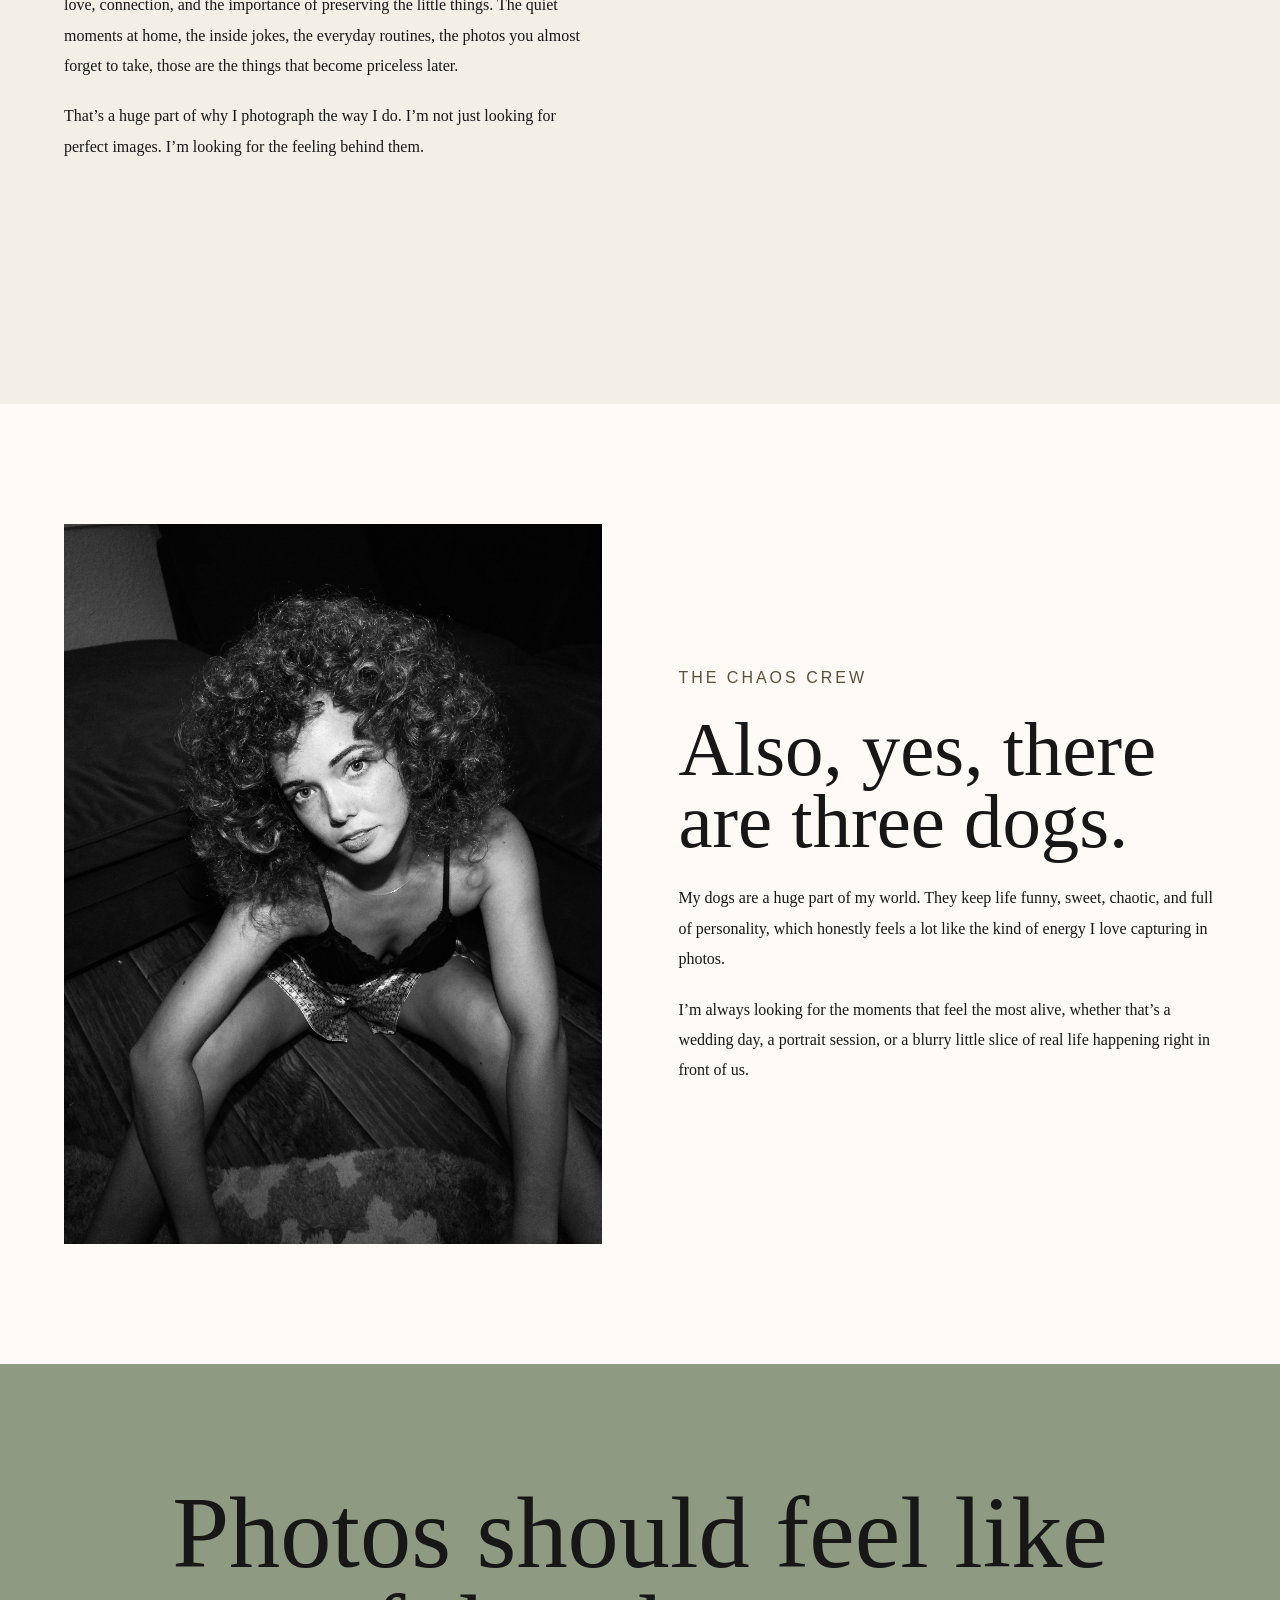
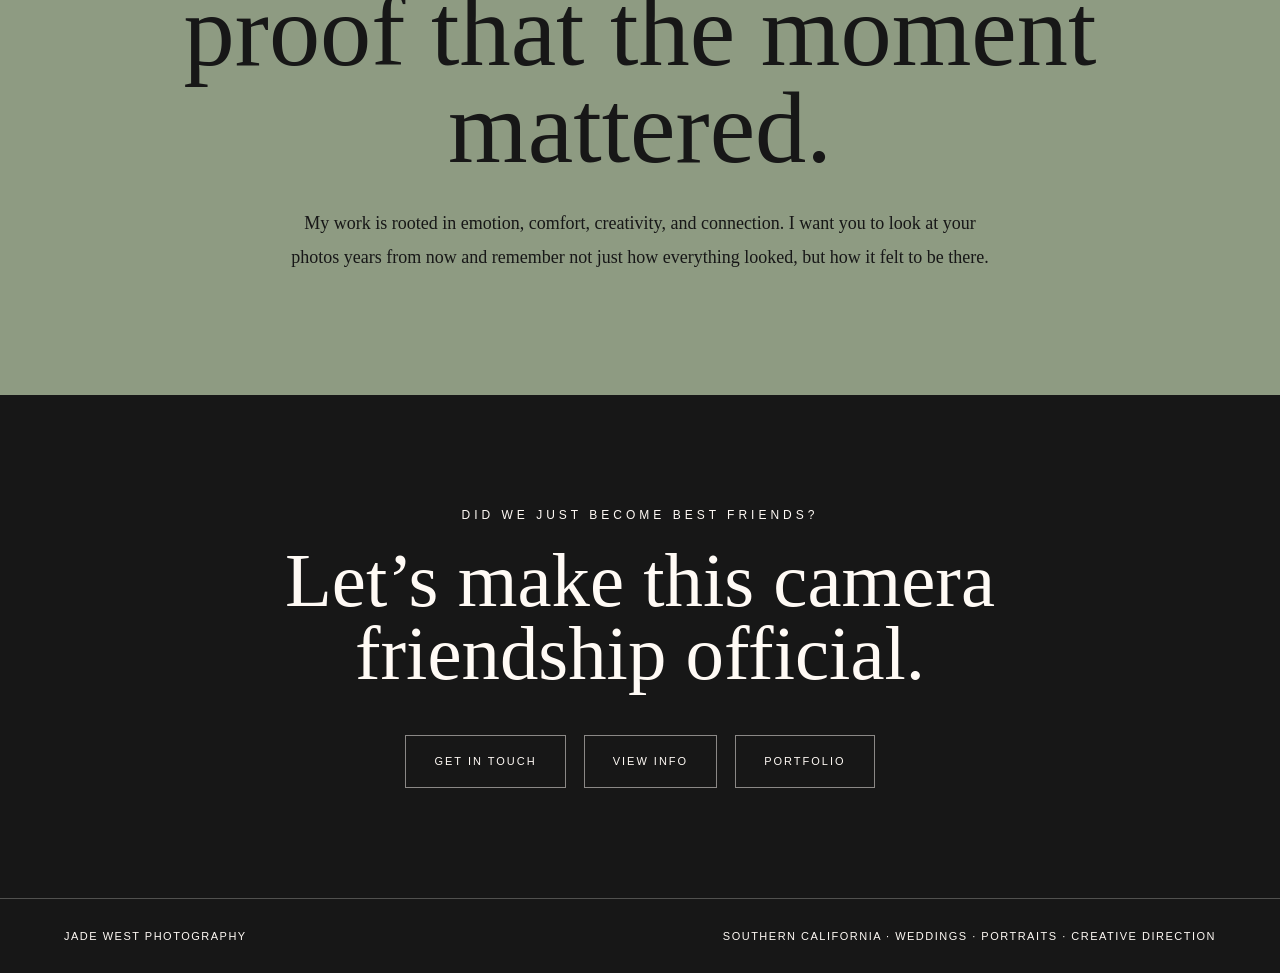
==== commit 1515d459: "Update about page photo" ====
--- a/about.html
+++ b/about.html
@@ -118,7 +118,7 @@
     </div>
 
     <div class="partner-photo">
-      <img src="images/IMG_6994_Original.jpg" alt="Jade and her partner">
+      <img src="images/IMG_4357_Original.jpg" alt="Jade and her partner">
     </div>
   </section>
 
--- a/style.css
+++ b/style.css
@@ -170,25 +170,30 @@
   color: var(--charcoal);
 }
 
+
 .editorial-logo {
   text-align: center;
   color: var(--olive-brown) !important;
   line-height: 0.72;
+  font-family: "Cormorant Garamond", Georgia, serif;
 }
 
 .editorial-logo span {
   display: block;
-  font-size: clamp(58px, 7vw, 108px);
-  font-weight: 400;
-  letter-spacing: -5px;
+  font-family: "Cormorant Garamond", Georgia, serif;
+  font-size: clamp(60px, 7vw, 110px);
+  font-weight: 500;
+  letter-spacing: -3px;
+  text-transform: lowercase;
 }
 
 .editorial-logo small {
   display: block;
-  font-size: 15px;
-  letter-spacing: 4px;
-  text-transform: uppercase;
-  margin-top: 20px;
+  font-family: Arial, Helvetica, sans-serif;
+  font-size: 12px;
+  letter-spacing: 5px;
+  text-transform: uppercase;
+  margin-top: 18px;
 }
 
 .menu-toggle {
@@ -206,6 +211,7 @@
 .hero-label {
   text-align: center;
   margin-top: 70px;
+  margin-bottom: 35px; /* adds breathing room above the collage */
   position: relative;
   z-index: 4;
 }
@@ -258,7 +264,7 @@
   left: 34%;
   bottom: -25px;
   z-index: 5;
-  color: rgba(255, 250, 245, 0.96);
+  color: rgba(255, 250, 245, 0.98);
   text-align: left;
 }
 
@@ -272,22 +278,25 @@
   display: block;
   font-size: clamp(58px, 8vw, 118px);
   letter-spacing: -4px;
+  color: rgba(255, 250, 245, 0.98); /* both REIMAGINE and STORY are white */
 }
 
 .hero-title em {
   display: block;
   font-family: Arial, Helvetica, sans-serif;
   font-style: normal;
-  font-size: 12px;
-  letter-spacing: 6px;
-  color: var(--charcoal);
+  font-size: 18px;            /* larger "YOUR" */
+  font-weight: 600;
+  letter-spacing: 10px;
+  color: rgba(255, 250, 245, 0.98); /* bright white */
   margin: 22px 0 0 100px;
   text-transform: uppercase;
 }
 
 .hero-title span:last-child {
-  color: rgba(91, 80, 61, 0.42);
   margin-left: 160px;
+  color: var(--olive-brown);  /* same dark olive as the Experience button */
+  opacity: 0.5;              /* soft translucent effect while staying legible */
 }
 
 .hero-bottom-copy {
@@ -295,16 +304,17 @@
   align-items: center;
   justify-content: center;
   gap: 60px;
-  max-width: 700px;
+  max-width: 900px;
   margin: 40px auto 0;
-  text-align: center;
 }
 
 .hero-bottom-copy p {
-  max-width: 390px;
+  max-width: 420px;
   font-size: 14px;
   line-height: 1.9;
   color: var(--soft-taupe);
+  text-align: center; /* centers the text */
+  margin: 0;
 }
 
 .hero-button {
@@ -1288,4 +1298,397 @@
   .about-story-images {
     grid-template-columns: 1fr;
   }
+}
+/* ==========================================
+   ASHLEY-STYLE CONTACT PAGE
+========================================== */
+
+.contact-page-hero {
+  background: var(--cream);
+  color: var(--olive-brown);
+  padding: 42px 4vw 90px;
+  overflow: hidden;
+}
+
+.contact-ash-hero {
+  display: grid;
+  grid-template-columns: 1.05fr 0.95fr;
+  gap: 6vw;
+  max-width: 1250px;
+  margin: 100px auto 0;
+  align-items: center;
+}
+
+.contact-hero-copy h1 {
+  font-weight: 400;
+  text-transform: uppercase;
+  line-height: 0.82;
+  margin-bottom: 34px;
+}
+
+.contact-hero-copy h1 span {
+  display: block;
+  font-size: clamp(58px, 8vw, 125px);
+  letter-spacing: -5px;
+}
+
+.contact-hero-copy h1 em {
+  display: block;
+  font-family: Arial, Helvetica, sans-serif;
+  font-style: normal;
+  font-size: 12px;
+  letter-spacing: 7px;
+  margin: 24px 0 24px 100px;
+  color: var(--charcoal);
+}
+
+.contact-hero-copy p:last-child {
+  max-width: 600px;
+  font-size: 17px;
+  line-height: 1.9;
+  color: var(--soft-taupe);
+}
+
+.contact-hero-image img {
+  height: 700px;
+}
+
+.contact-intro-section {
+  background: var(--warm-white);
+  padding: 90px 5vw;
+  text-align: center;
+}
+
+.contact-intro-section p {
+  max-width: 760px;
+  margin: 0 auto 20px;
+  font-size: 20px;
+  line-height: 1.8;
+}
+
+.contact-intro-section a {
+  color: var(--olive-brown);
+  text-decoration: underline;
+}
+
+.contact-form-section {
+  display: grid;
+  grid-template-columns: 0.85fr 1.15fr;
+  gap: 6vw;
+  padding: 120px 5vw;
+  background: var(--cream);
+  align-items: start;
+}
+
+.contact-form-copy p {
+  font-size: 16px;
+  line-height: 1.9;
+}
+
+.contact-form {
+  display: grid;
+  gap: 22px;
+}
+
+.contact-form label {
+  display: grid;
+  gap: 8px;
+  font-family: Arial, Helvetica, sans-serif;
+  font-size: 11px;
+  letter-spacing: 2px;
+  text-transform: uppercase;
+  color: var(--olive-brown);
+}
+
+.contact-form input,
+.contact-form select,
+.contact-form textarea {
+  width: 100%;
+  border: 1px solid rgba(91, 80, 61, 0.28);
+  background: var(--warm-white);
+  padding: 15px;
+  font-family: Georgia, "Times New Roman", serif;
+  font-size: 16px;
+  color: var(--charcoal);
+}
+
+.contact-form textarea {
+  resize: vertical;
+}
+
+.contact-form button {
+  border: none;
+  justify-self: start;
+}
+
+.instagram-section {
+  padding: 110px 5vw;
+  background: var(--deep-sage);
+  color: var(--warm-white);
+  text-align: center;
+}
+
+.instagram-section .eyebrow {
+  color: var(--warm-white);
+}
+
+.instagram-handle {
+  display: inline-block;
+  font-size: clamp(44px, 7vw, 96px);
+  line-height: 1;
+  color: var(--warm-white);
+  margin-bottom: 50px;
+}
+
+.instagram-grid {
+  display: grid;
+  grid-template-columns: repeat(6, 1fr);
+  gap: 14px;
+}
+
+.instagram-grid img {
+  height: 260px;
+}
+
+.inclusive-section {
+  background: var(--sage);
+  color: var(--charcoal);
+  padding: 55px 5vw;
+  text-align: center;
+}
+
+.inclusive-section p {
+  font-family: Arial, Helvetica, sans-serif;
+  text-transform: uppercase;
+  letter-spacing: 2px;
+  font-size: 12px;
+  line-height: 2;
+}
+
+@media (max-width: 900px) {
+  .contact-ash-hero,
+  .contact-form-section {
+    grid-template-columns: 1fr;
+  }
+
+  .contact-hero-copy h1 em {
+    margin-left: 0;
+  }
+
+  .contact-hero-image img {
+    height: 520px;
+  }
+
+  .instagram-grid {
+    grid-template-columns: repeat(2, 1fr);
+  }
+
+  .instagram-grid img {
+    height: 230px;
+  }
+}
+/* ==========================================
+   JADE WEST LOGO FONT
+========================================== */
+
+/* ==========================================
+   ASHLEY-STYLE PORTFOLIO PAGE
+========================================== */
+
+.portfolio-page-hero {
+  background: var(--cream);
+  color: var(--olive-brown);
+  padding: 42px 4vw 90px;
+  overflow: hidden;
+}
+
+.portfolio-ash-hero {
+  max-width: 1050px;
+  margin: 110px auto 0;
+  text-align: center;
+}
+
+.portfolio-ash-hero h1 {
+  font-weight: 400;
+  text-transform: uppercase;
+  line-height: 0.82;
+  margin-bottom: 34px;
+}
+
+.portfolio-ash-hero h1 span {
+  display: block;
+  font-size: clamp(62px, 9vw, 140px);
+  letter-spacing: -5px;
+}
+
+.portfolio-ash-hero h1 em {
+  display: block;
+  font-family: Arial, Helvetica, sans-serif;
+  font-style: normal;
+  font-size: 12px;
+  letter-spacing: 7px;
+  margin: 24px 0;
+  color: var(--charcoal);
+}
+
+.portfolio-ash-hero p:last-child {
+  max-width: 620px;
+  margin: 0 auto;
+  font-size: 17px;
+  line-height: 1.9;
+  color: var(--soft-taupe);
+}
+
+.portfolio-category-section {
+  background: var(--warm-white);
+  padding: 110px 5vw;
+  display: grid;
+  grid-template-columns: repeat(2, 1fr);
+  gap: 24px;
+}
+
+.portfolio-category-card {
+  position: relative;
+  min-height: 560px;
+  overflow: hidden;
+}
+
+.portfolio-category-card.large {
+  grid-row: span 2;
+  min-height: 920px;
+}
+
+.portfolio-category-card img {
+  height: 100%;
+  position: absolute;
+  inset: 0;
+}
+
+.portfolio-category-card::after {
+  content: "";
+  position: absolute;
+  inset: 0;
+  background: rgba(23, 23, 23, 0.22);
+  z-index: 1;
+}
+
+.portfolio-category-card div {
+  position: absolute;
+  left: 32px;
+  bottom: 32px;
+  z-index: 2;
+  color: var(--warm-white);
+}
+
+.portfolio-category-card p {
+  font-family: Arial, Helvetica, sans-serif;
+  letter-spacing: 3px;
+  font-size: 11px;
+  margin-bottom: 14px;
+}
+
+.portfolio-category-card h2 {
+  font-size: clamp(46px, 6vw, 82px);
+  margin-bottom: 22px;
+}
+
+.portfolio-category-card a {
+  display: inline-block;
+  border: 1px solid rgba(255, 250, 245, 0.75);
+  padding: 14px 24px;
+  font-family: Arial, Helvetica, sans-serif;
+  text-transform: uppercase;
+  letter-spacing: 2px;
+  font-size: 11px;
+}
+
+.portfolio-gallery-block {
+  padding: 120px 5vw;
+  background: var(--cream);
+  text-align: center;
+}
+
+.portfolio-gallery-block.dark {
+  background: var(--deep-sage);
+  color: var(--warm-white);
+}
+
+.portfolio-gallery-block.dark .eyebrow,
+.portfolio-gallery-block.dark h2 {
+  color: var(--warm-white);
+}
+
+.portfolio-gallery-block.warm {
+  background: var(--sage);
+}
+
+.portfolio-gallery-block h2 {
+  max-width: 1000px;
+  margin: 0 auto 60px;
+}
+
+.portfolio-masonry {
+  display: grid;
+  grid-template-columns: repeat(3, 1fr);
+  gap: 18px;
+}
+
+.portfolio-masonry img {
+  height: 520px;
+}
+
+.portfolio-masonry img:nth-child(2),
+.portfolio-masonry img:nth-child(5) {
+  height: 680px;
+}
+
+.portfolio-instagram-section {
+  padding: 110px 5vw;
+  background: var(--warm-white);
+  text-align: center;
+}
+
+.portfolio-instagram-section a {
+  display: inline-block;
+  font-size: clamp(44px, 7vw, 96px);
+  line-height: 1;
+  color: var(--olive-brown);
+  margin-bottom: 50px;
+}
+
+.portfolio-social-grid {
+  display: grid;
+  grid-template-columns: repeat(6, 1fr);
+  gap: 14px;
+}
+
+.portfolio-social-grid img {
+  height: 260px;
+}
+
+@media (max-width: 900px) {
+  .portfolio-category-section,
+  .portfolio-masonry {
+    grid-template-columns: 1fr;
+  }
+
+  .portfolio-category-card,
+  .portfolio-category-card.large {
+    min-height: 520px;
+    grid-row: auto;
+  }
+
+  .portfolio-masonry img,
+  .portfolio-masonry img:nth-child(2),
+  .portfolio-masonry img:nth-child(5) {
+    height: 520px;
+  }
+
+  .portfolio-social-grid {
+    grid-template-columns: repeat(2, 1fr);
+  }
+
+  .portfolio-social-grid img {
+    height: 230px;
+  }
 }
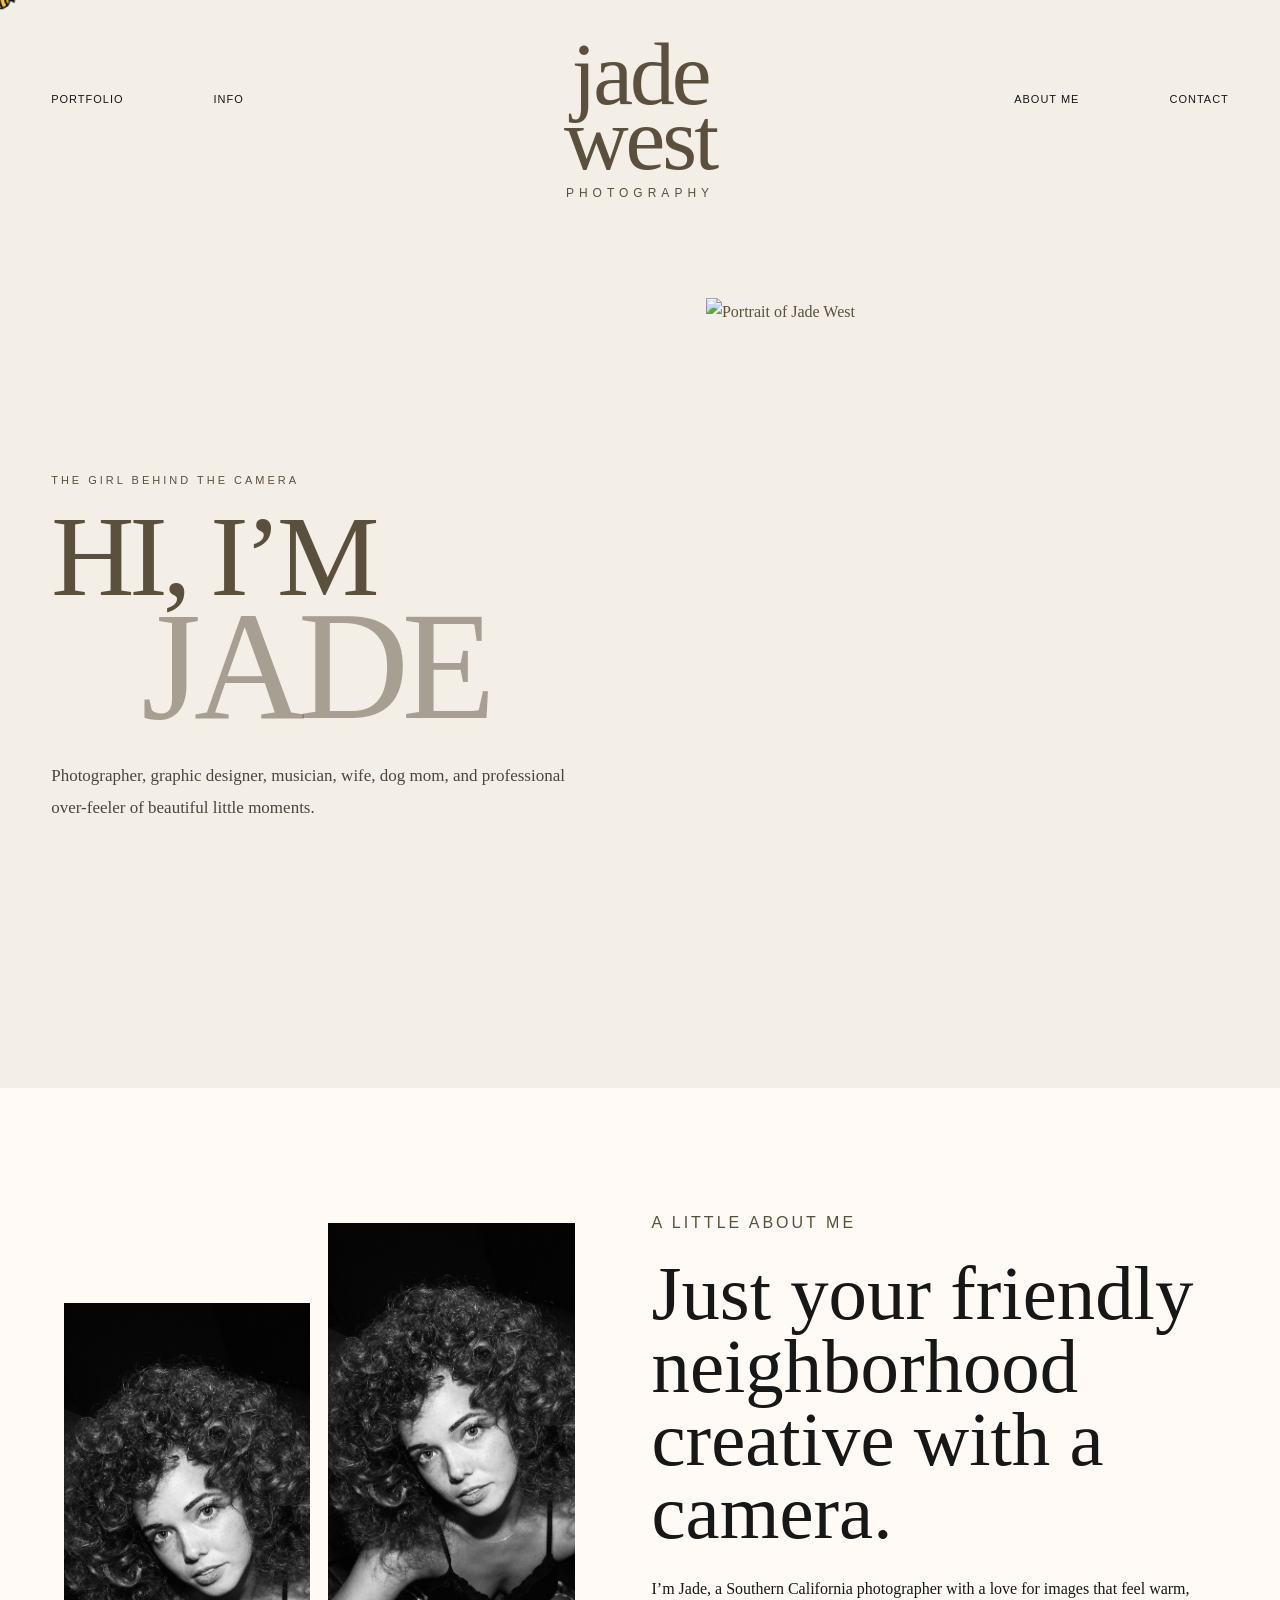
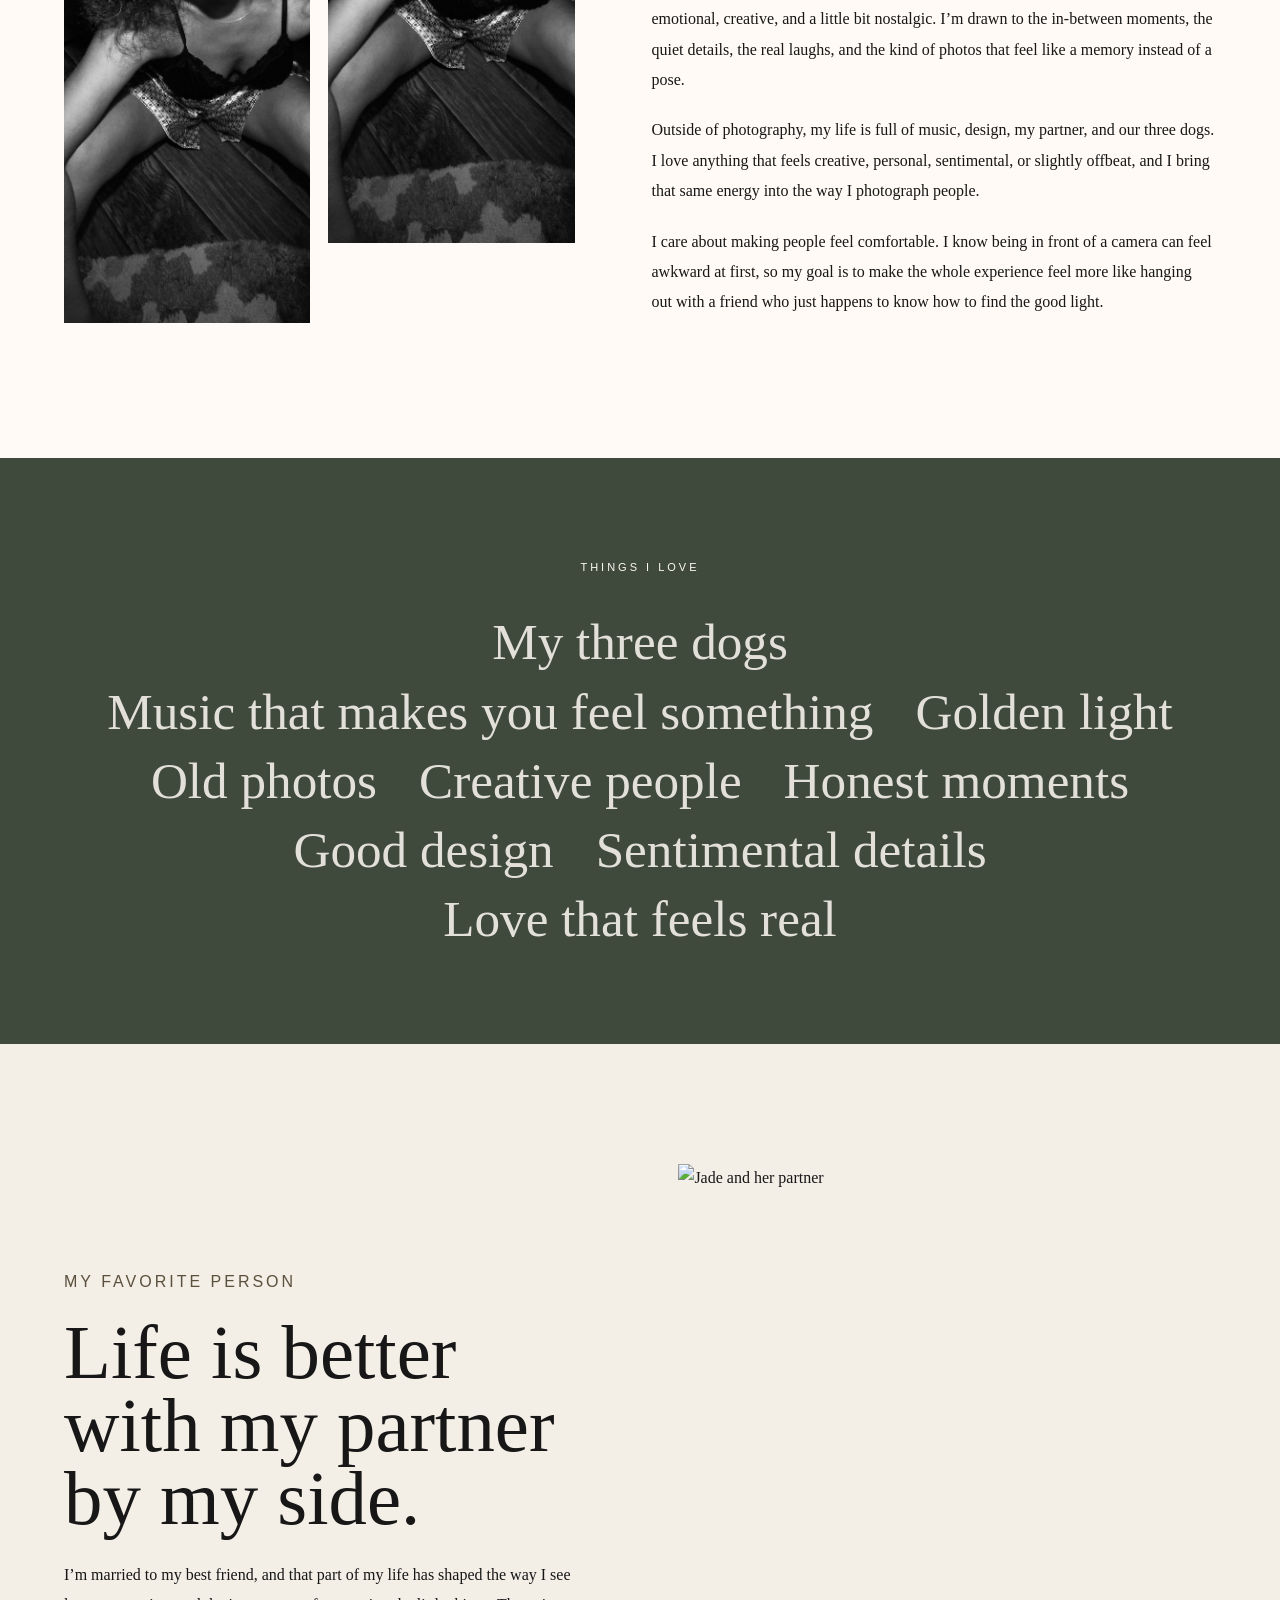
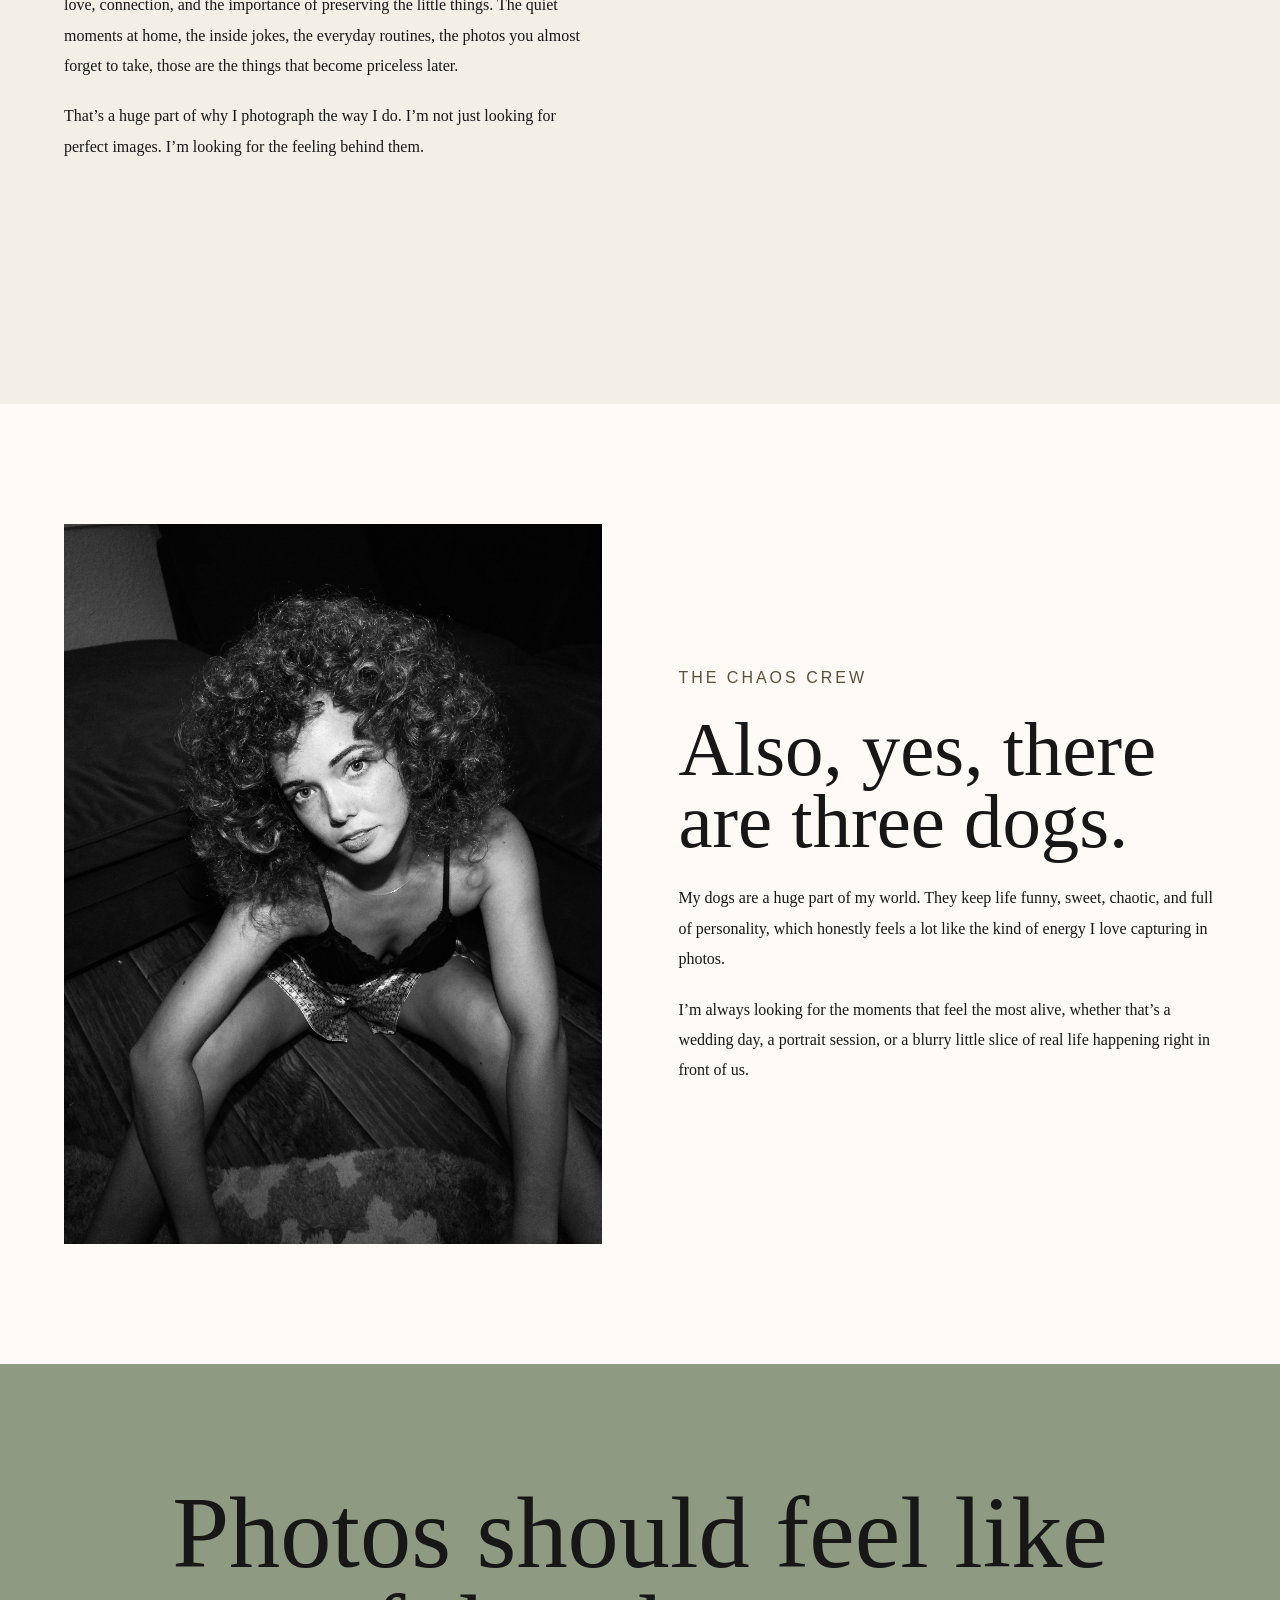
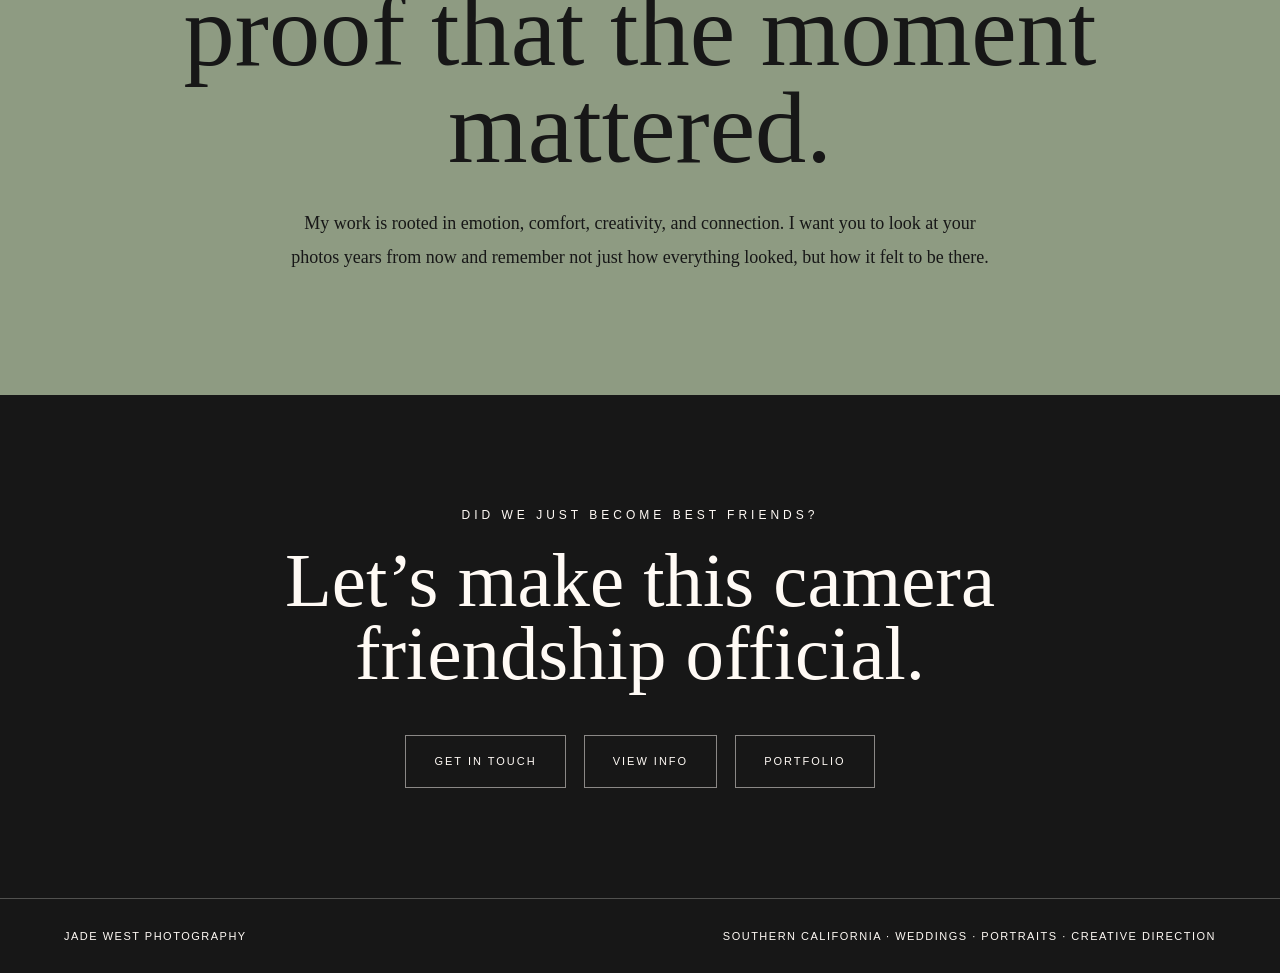
==== commit 2b04164e: "Update about page photo" ====
--- a/about.html
+++ b/about.html
@@ -58,7 +58,7 @@
     </div>
 
     <div class="about-ash-photo">
-      <img src="images/IMG_6994_Original.jpg" alt="Portrait of Jade West">
+      <img src="images/Image (10).jpeg" alt="Portrait of Jade West">
     </div>
   </section>
 </header>
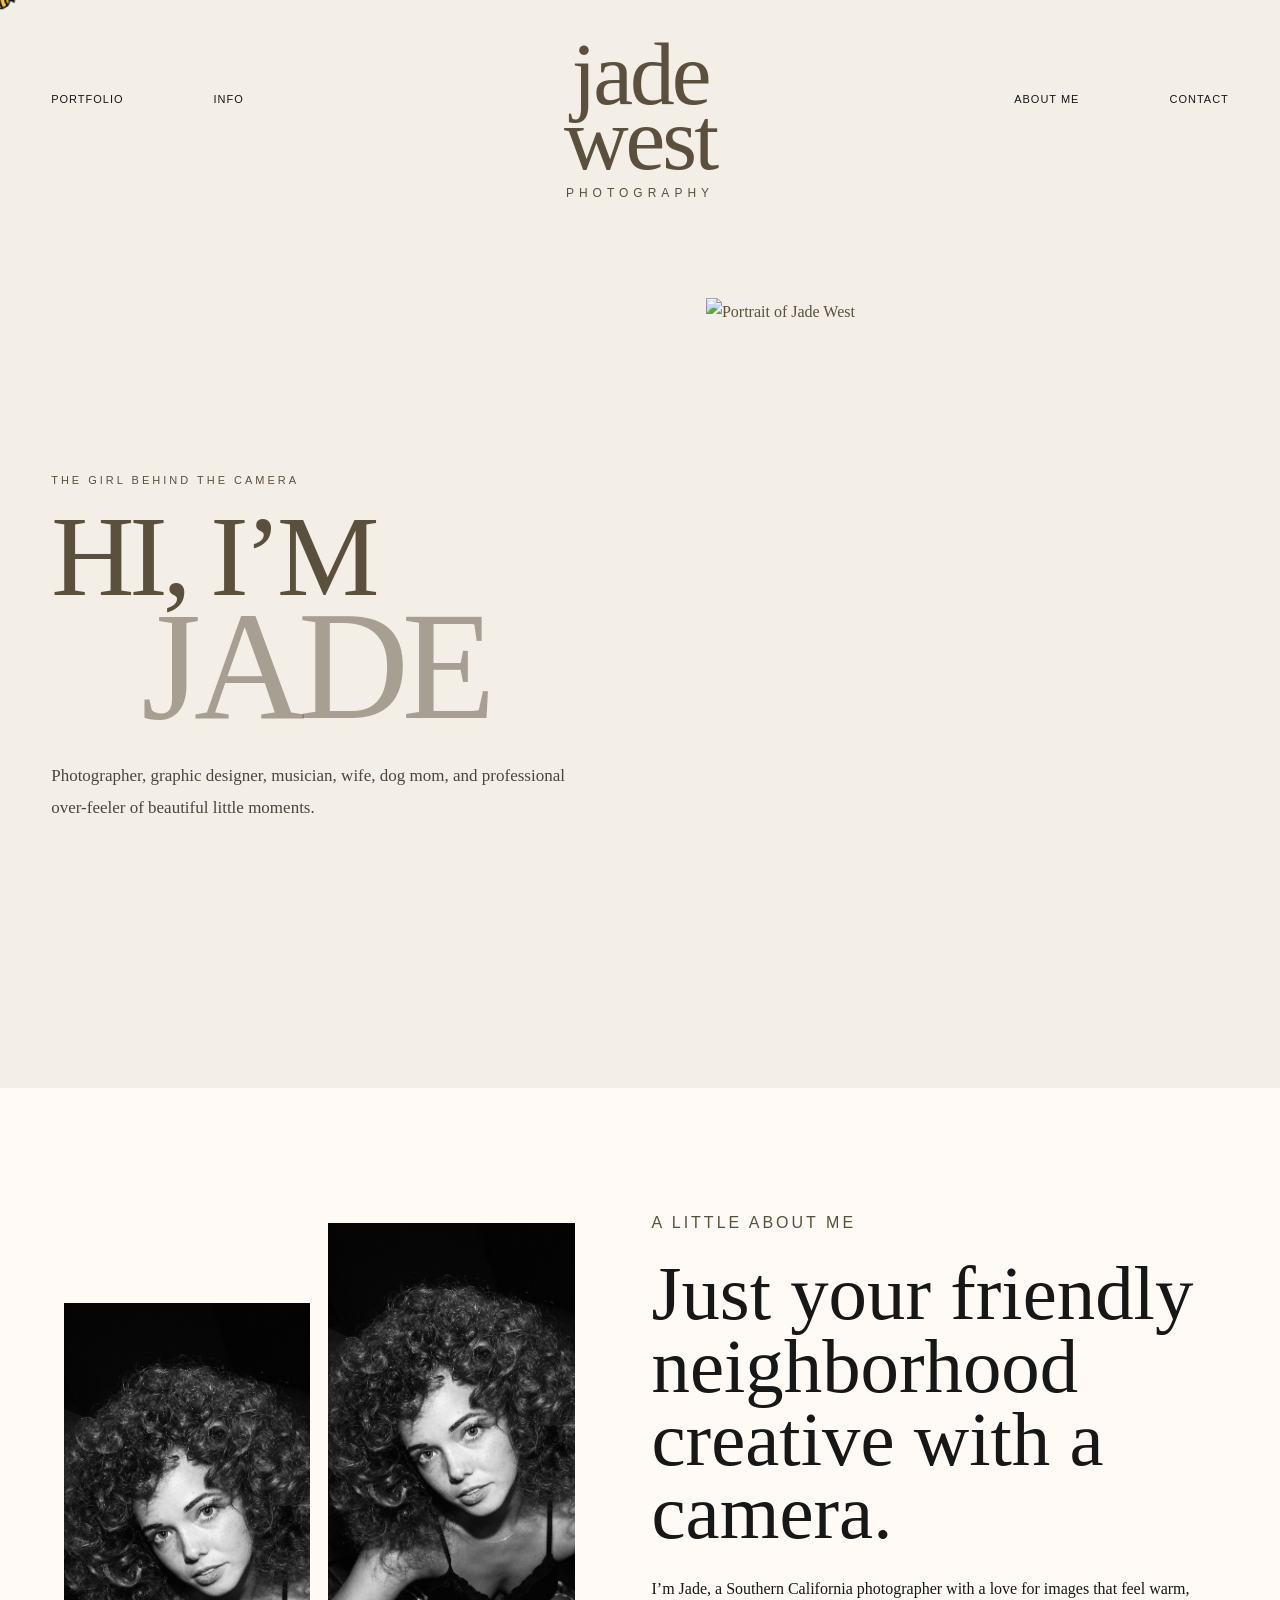
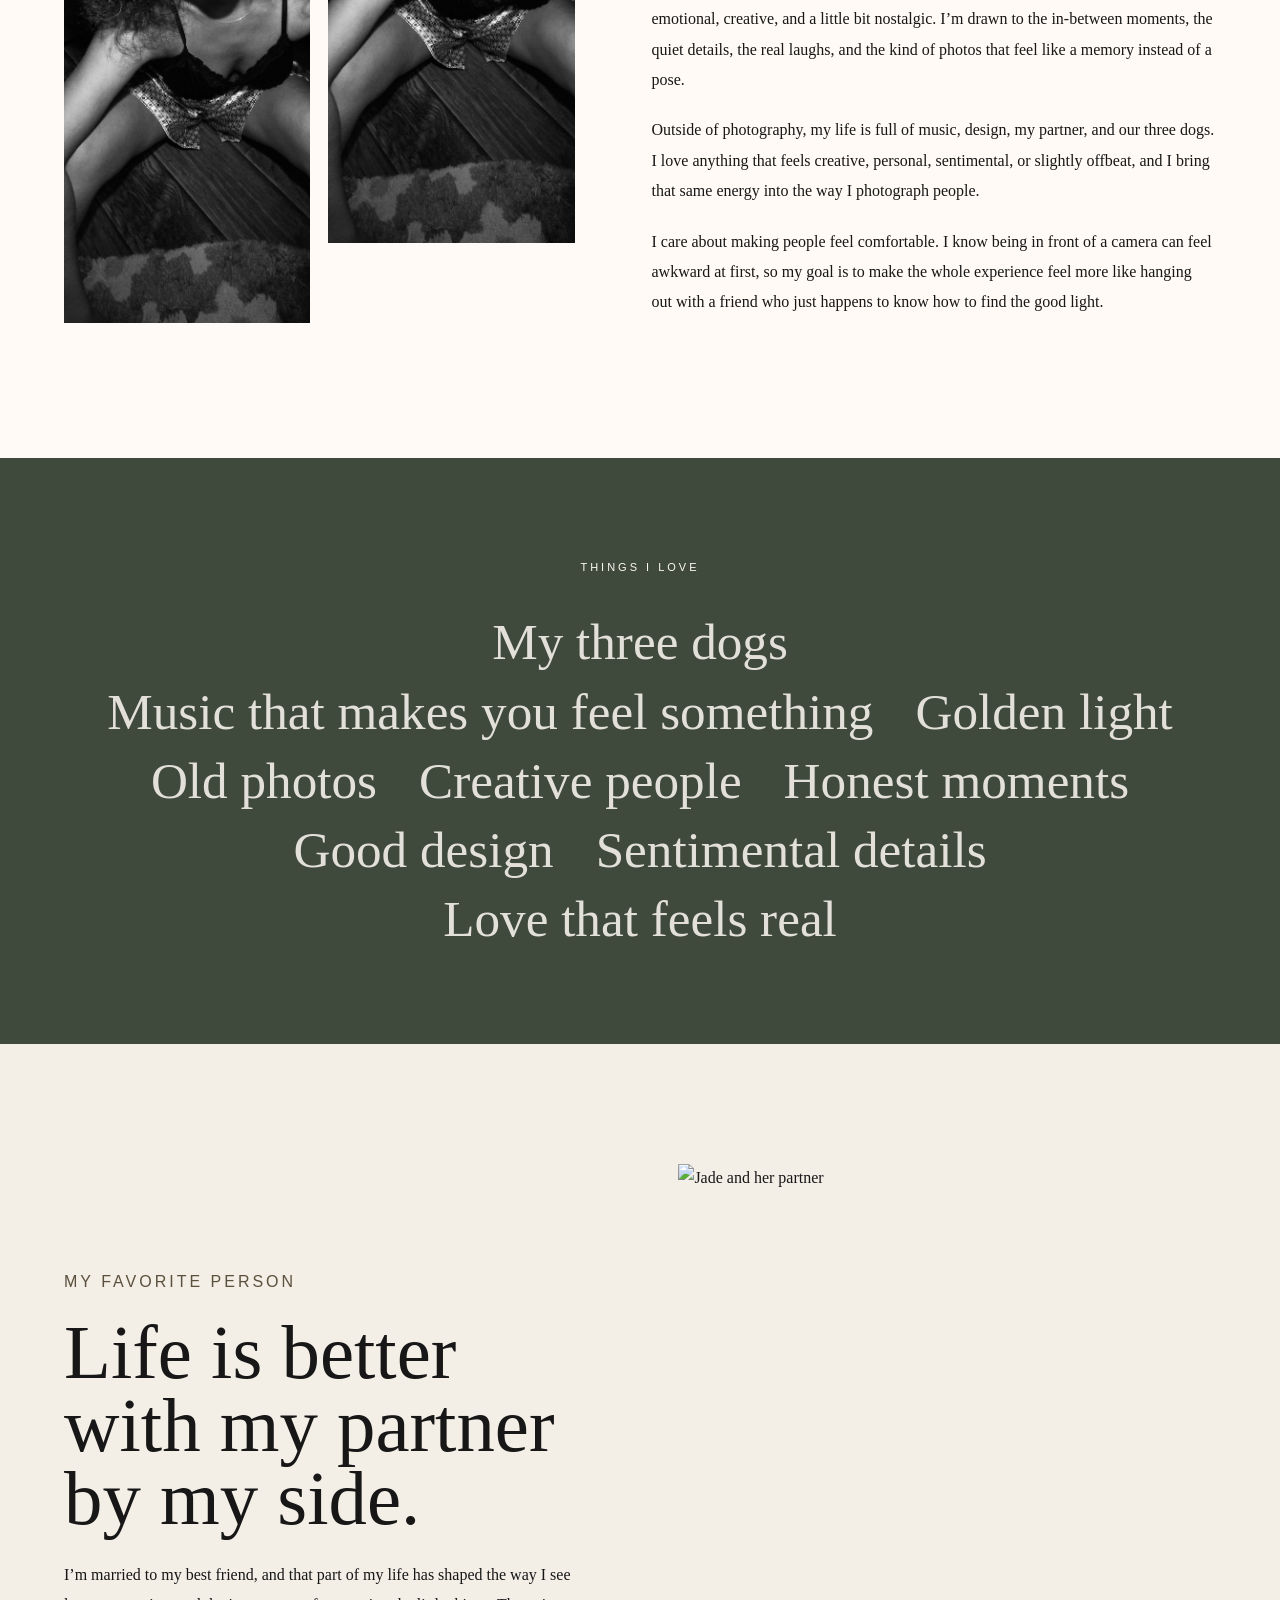
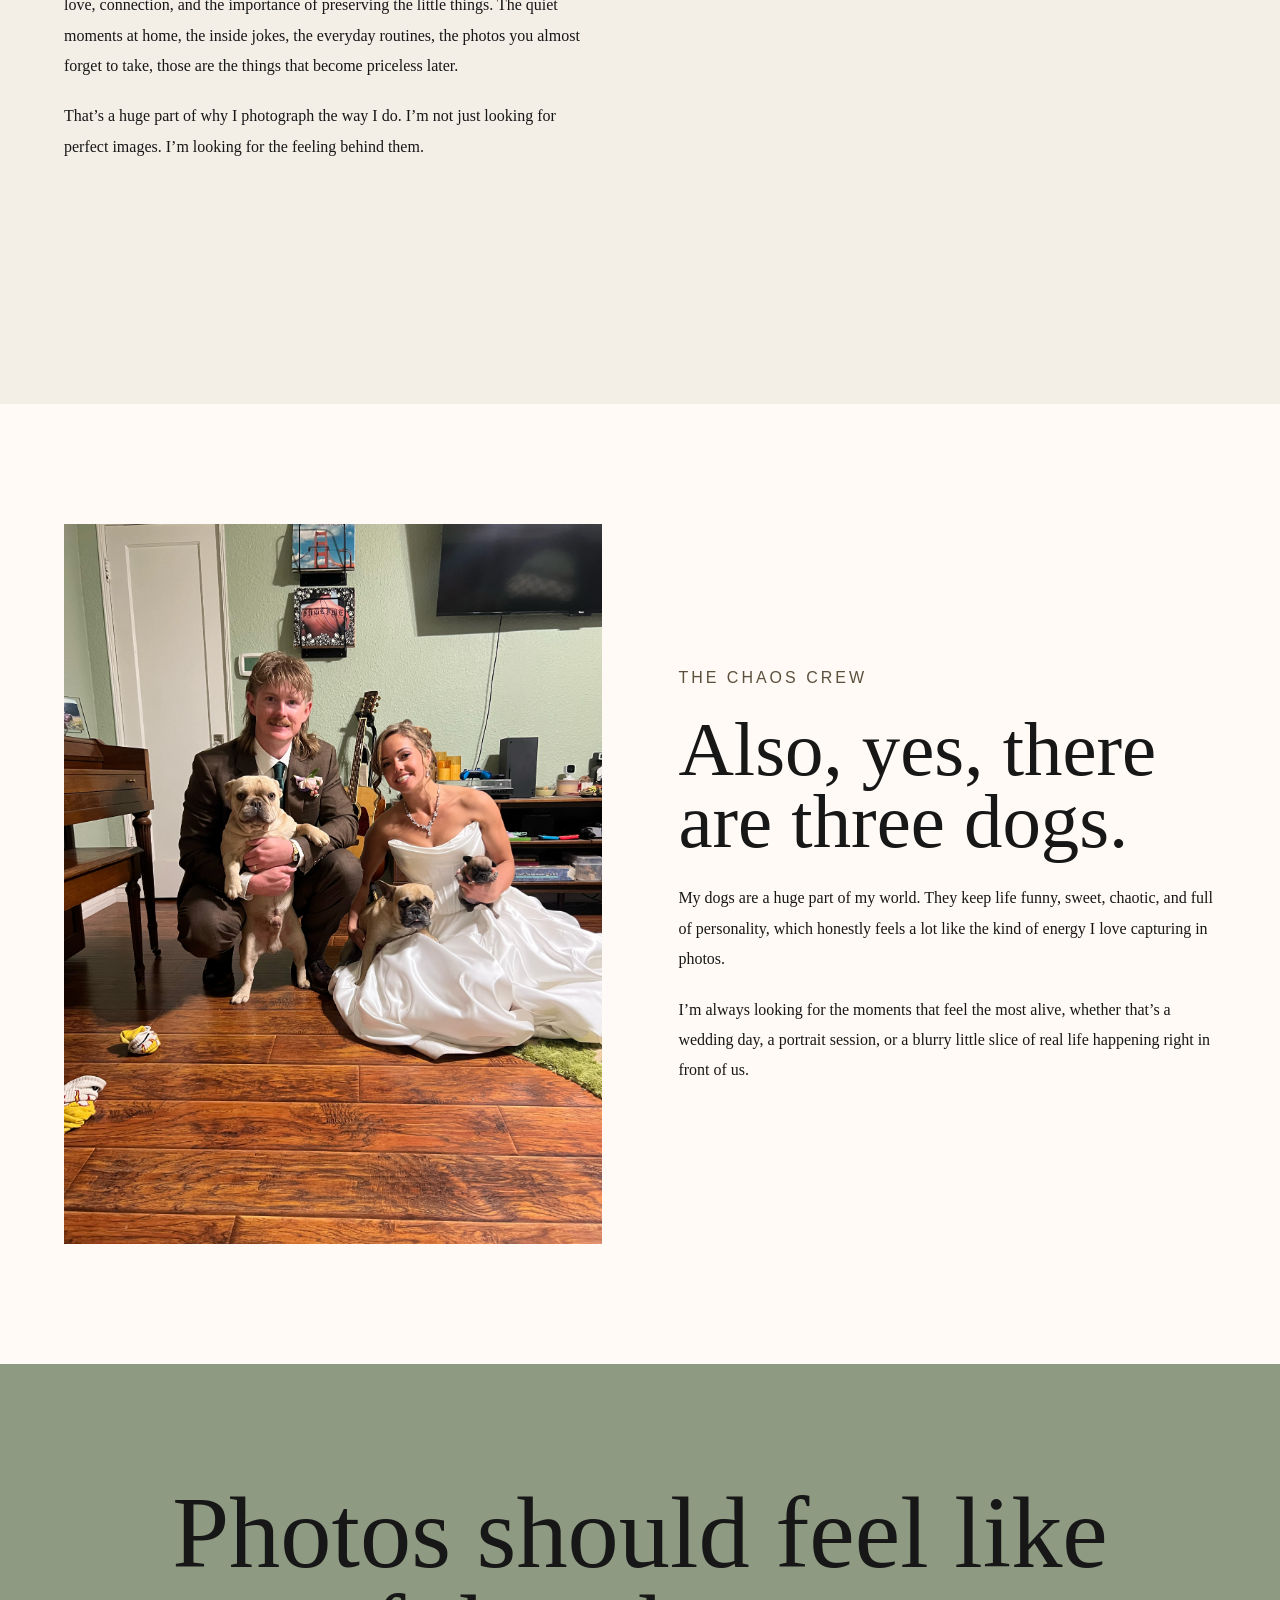
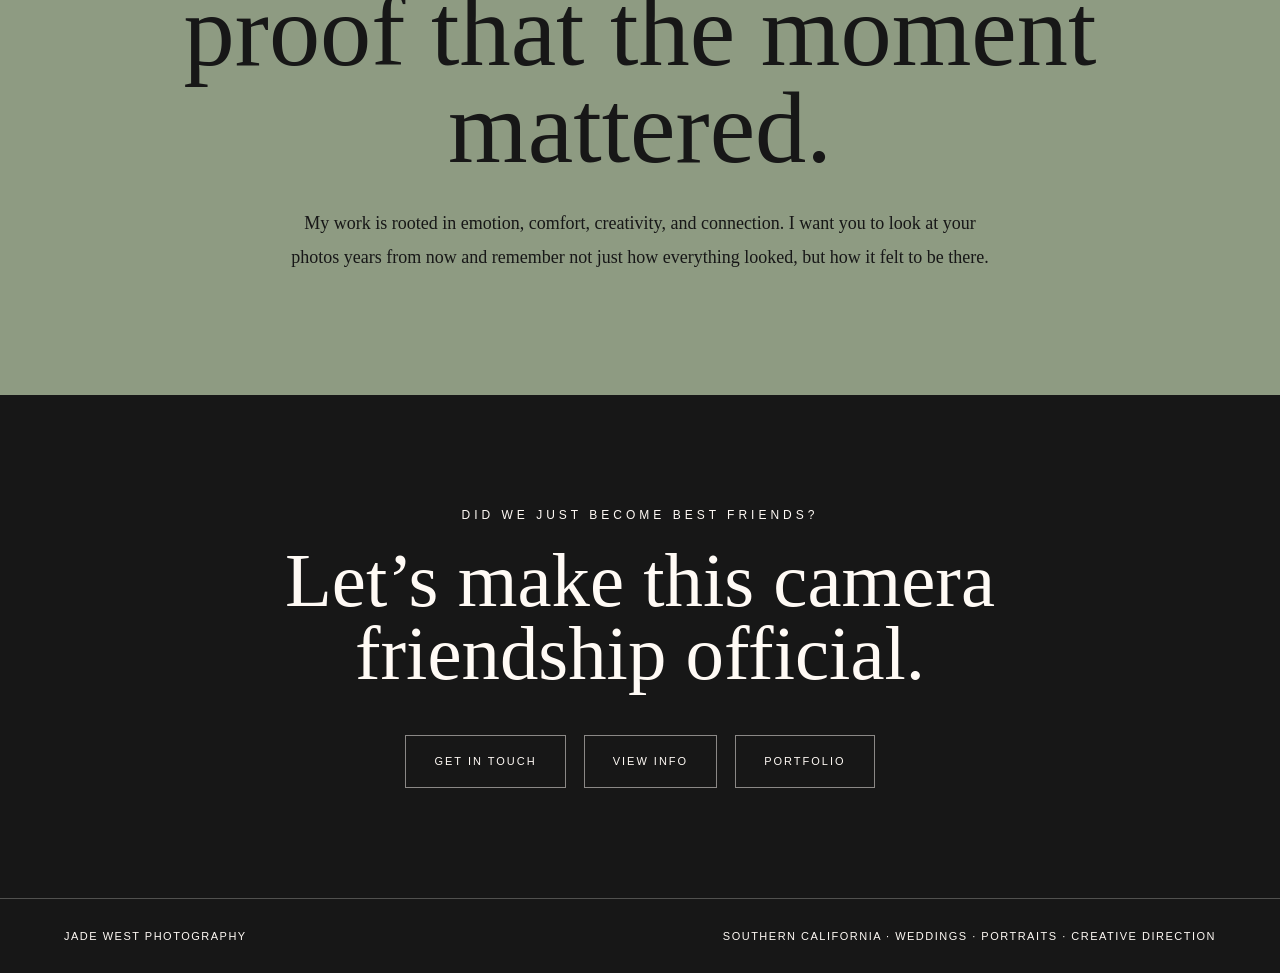
==== commit 021bcb1f: "Update about page photo" ====
--- a/about.html
+++ b/about.html
@@ -124,7 +124,7 @@
 
   <section class="about-dogs-section">
     <div class="dog-photo">
-      <img src="images/IMG_6994_Original.jpg" alt="Jade's dogs">
+      <img src="images/IMG_4847.jpg" alt="Jade's dogs">
     </div>
 
     <div class="dog-copy">
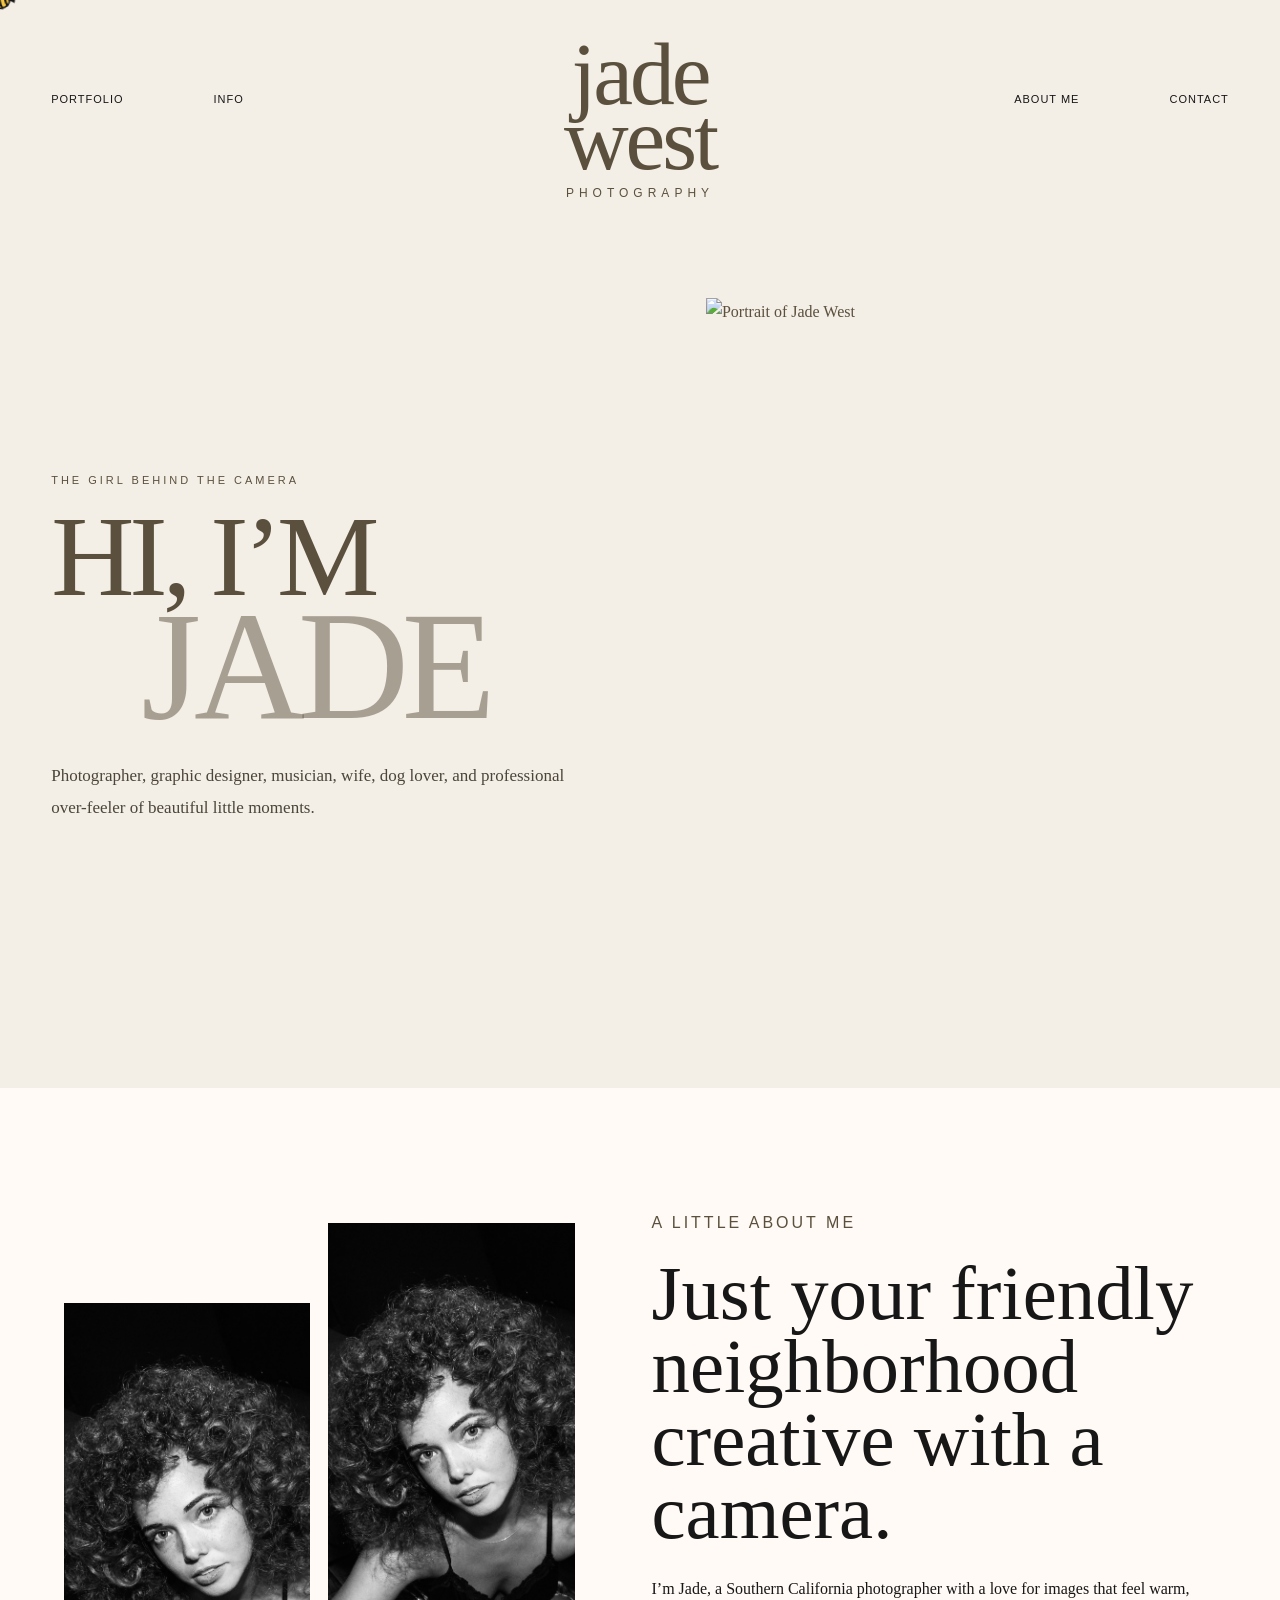
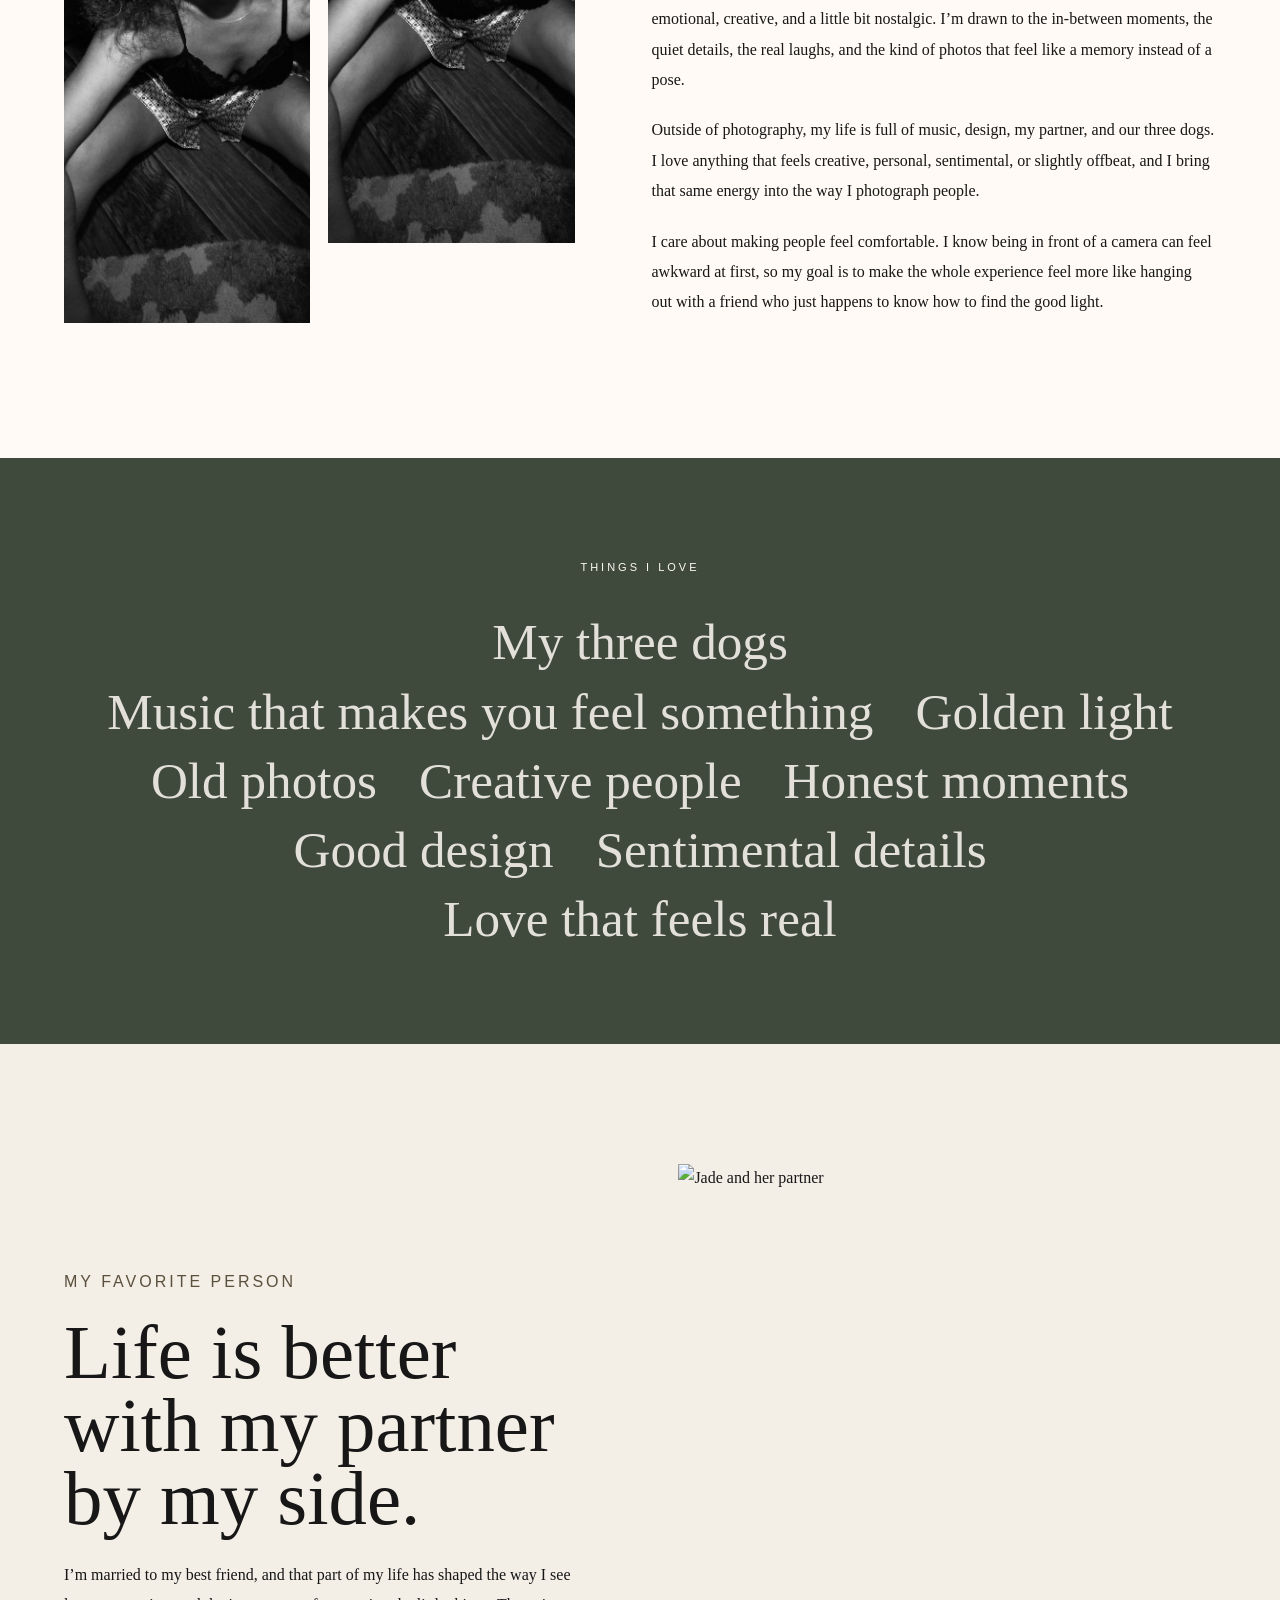
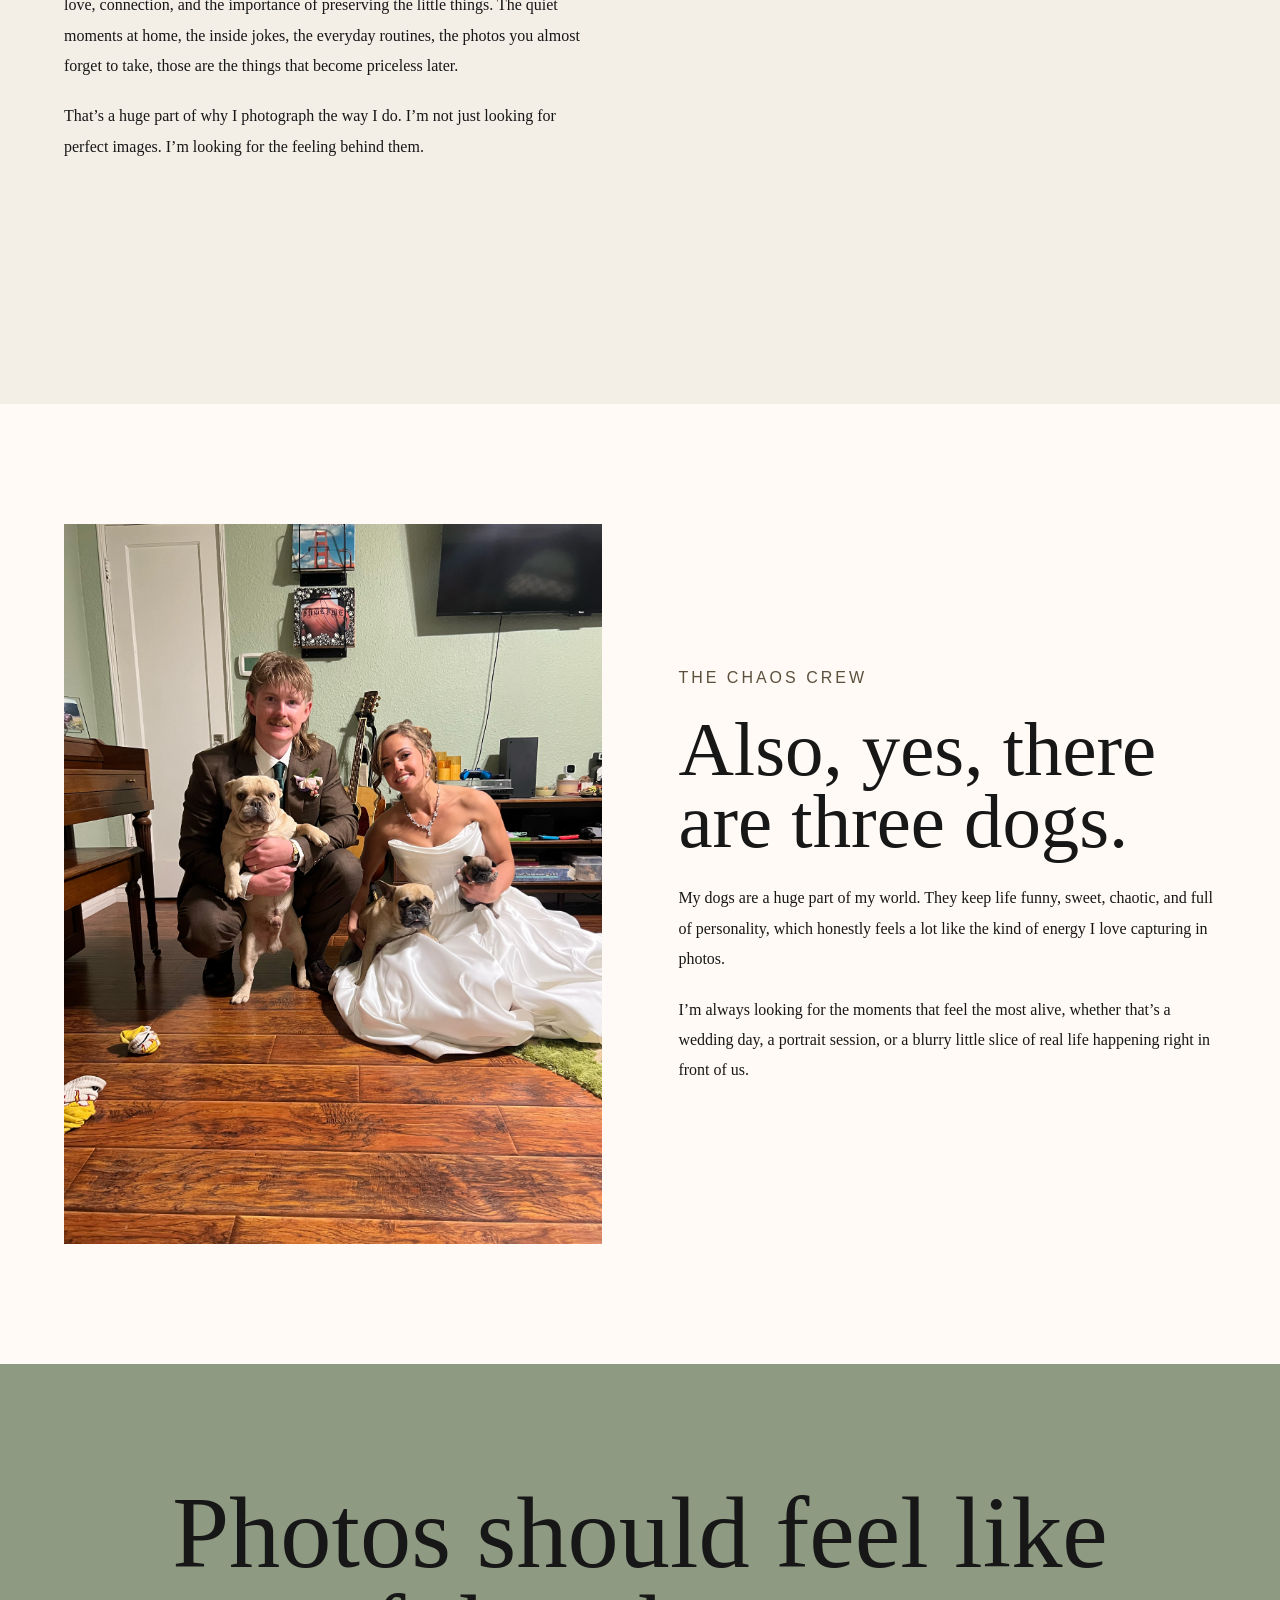
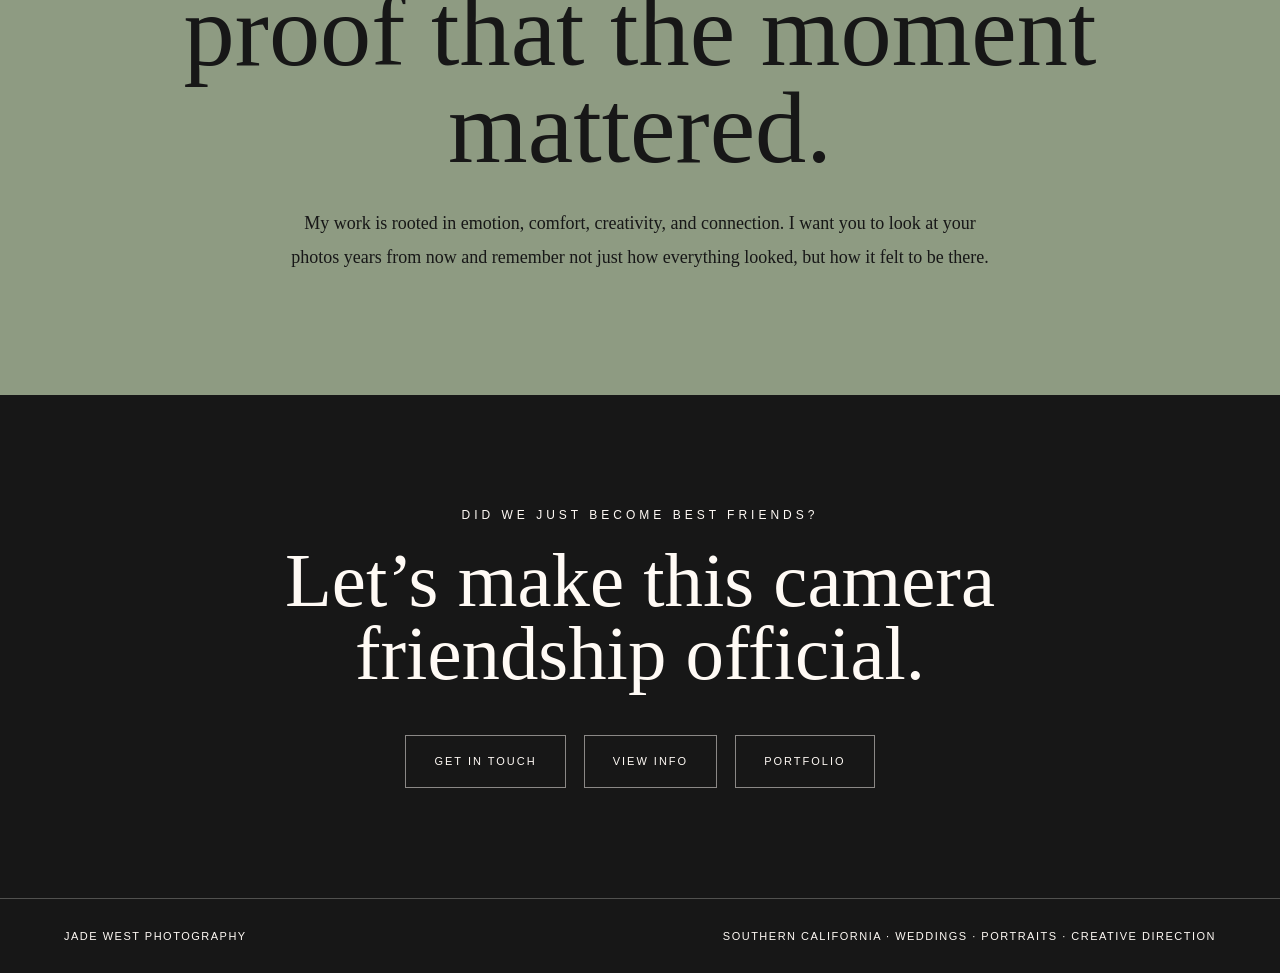
==== commit b1757fdf: "Update about page copy" ====
--- a/about.html
+++ b/about.html
@@ -53,7 +53,7 @@
         <em>Jade</em>
       </h1>
       <p>
-        Photographer, graphic designer, musician, wife, dog mom, and professional over-feeler of beautiful little moments.
+        Photographer, graphic designer, musician, wife, dog lover, and professional over-feeler of beautiful little moments.
       </p>
     </div>
 
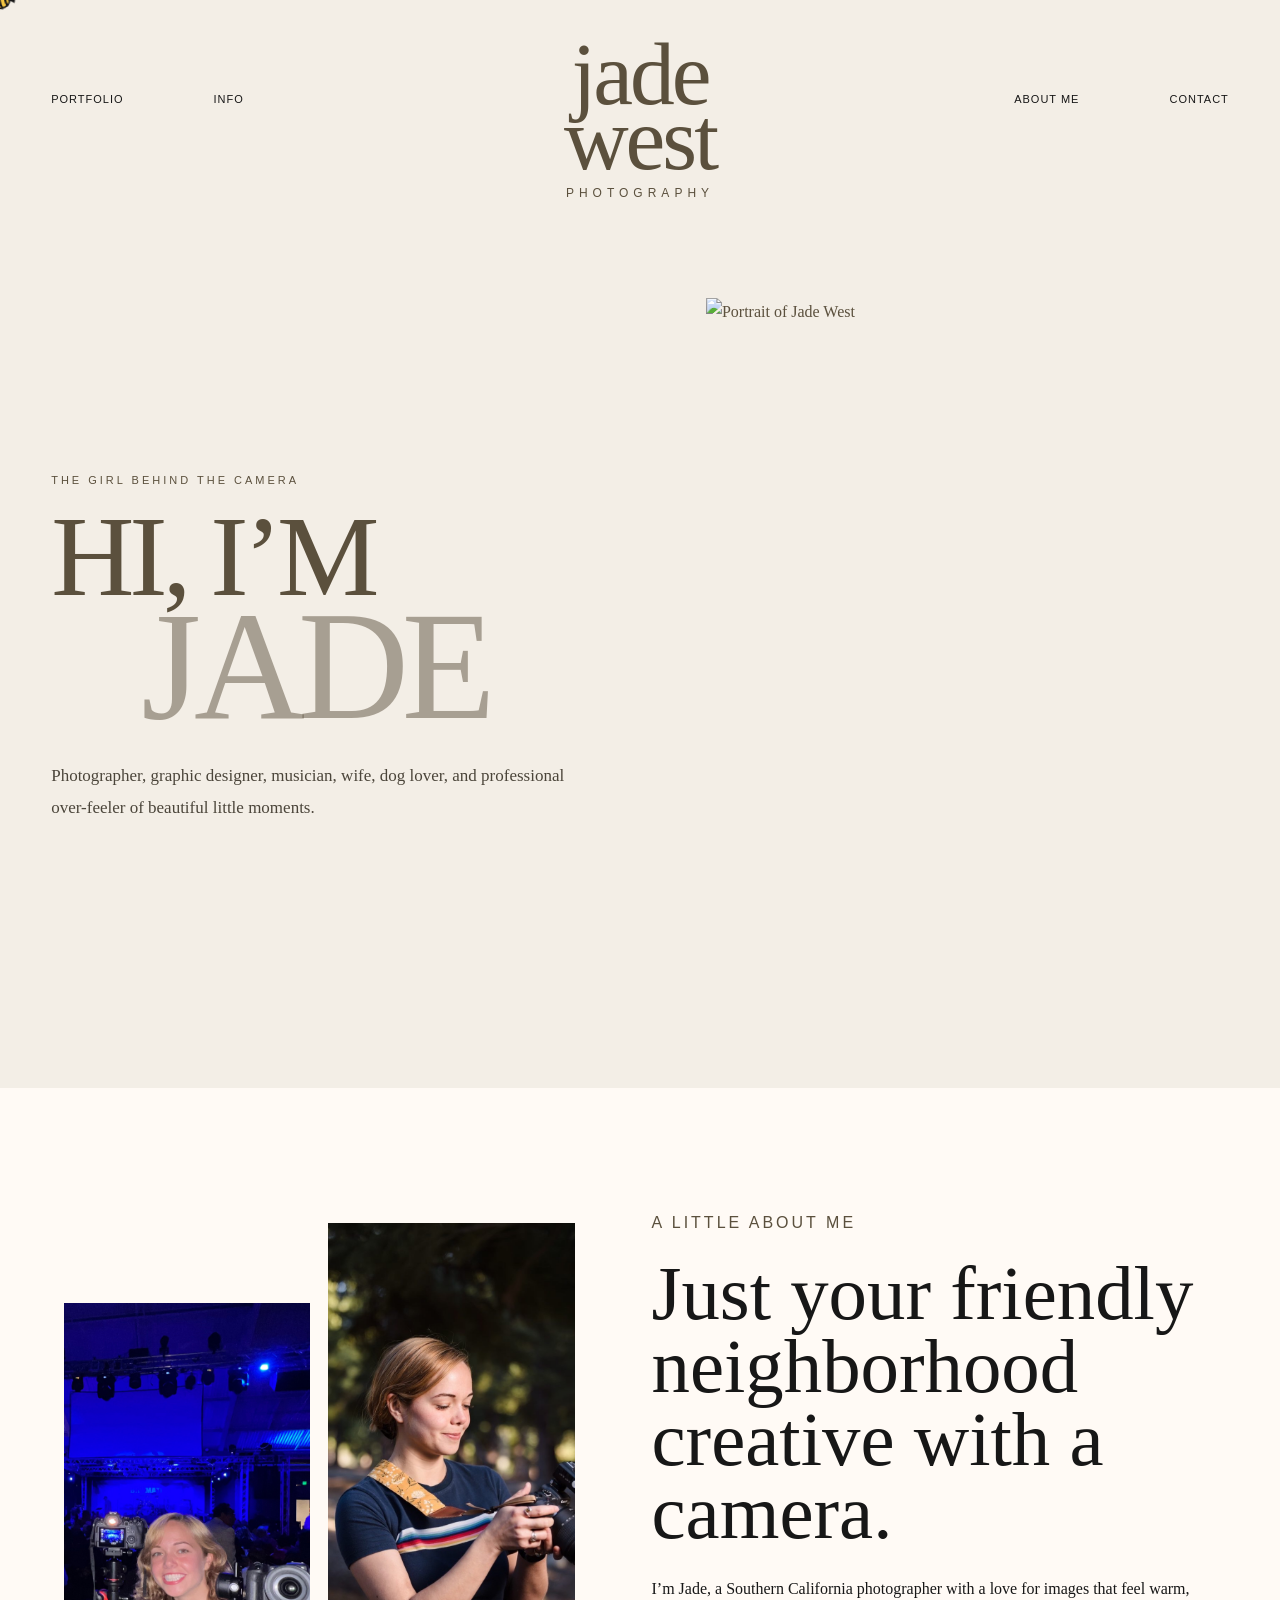
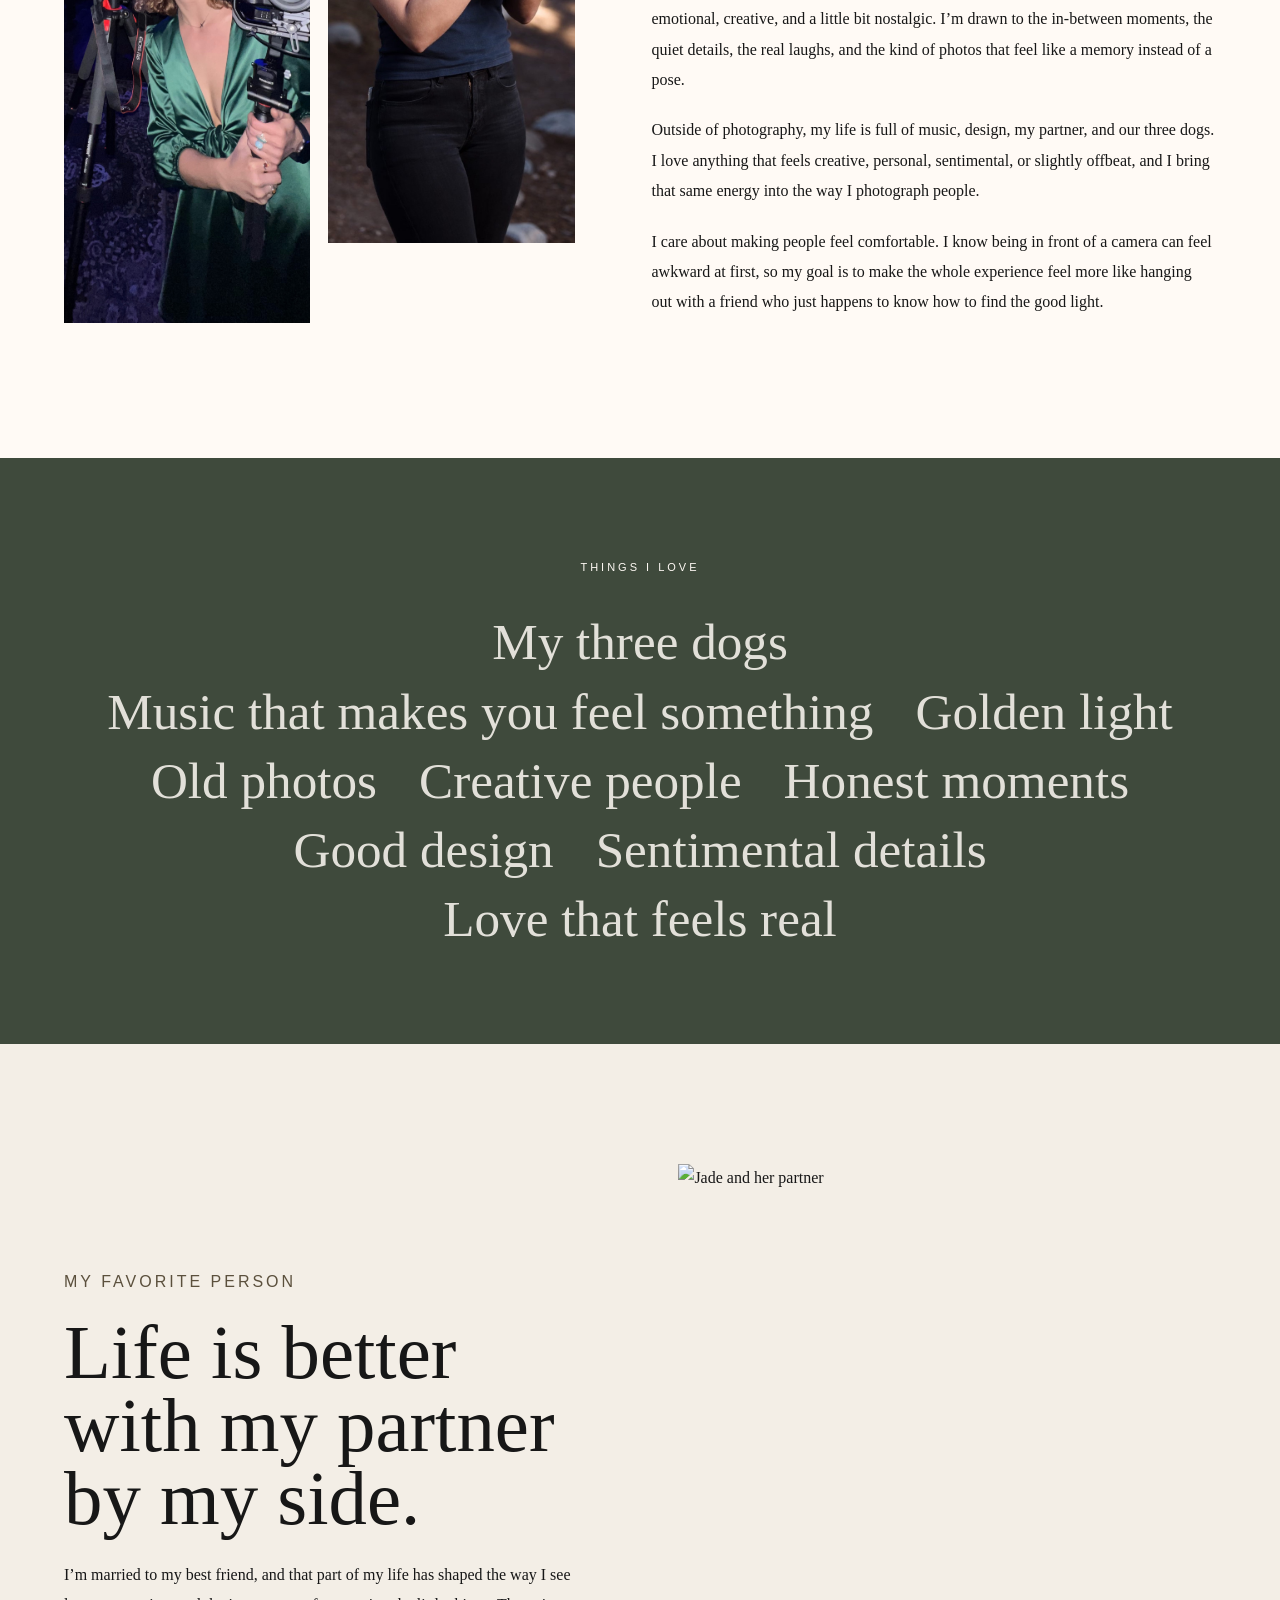
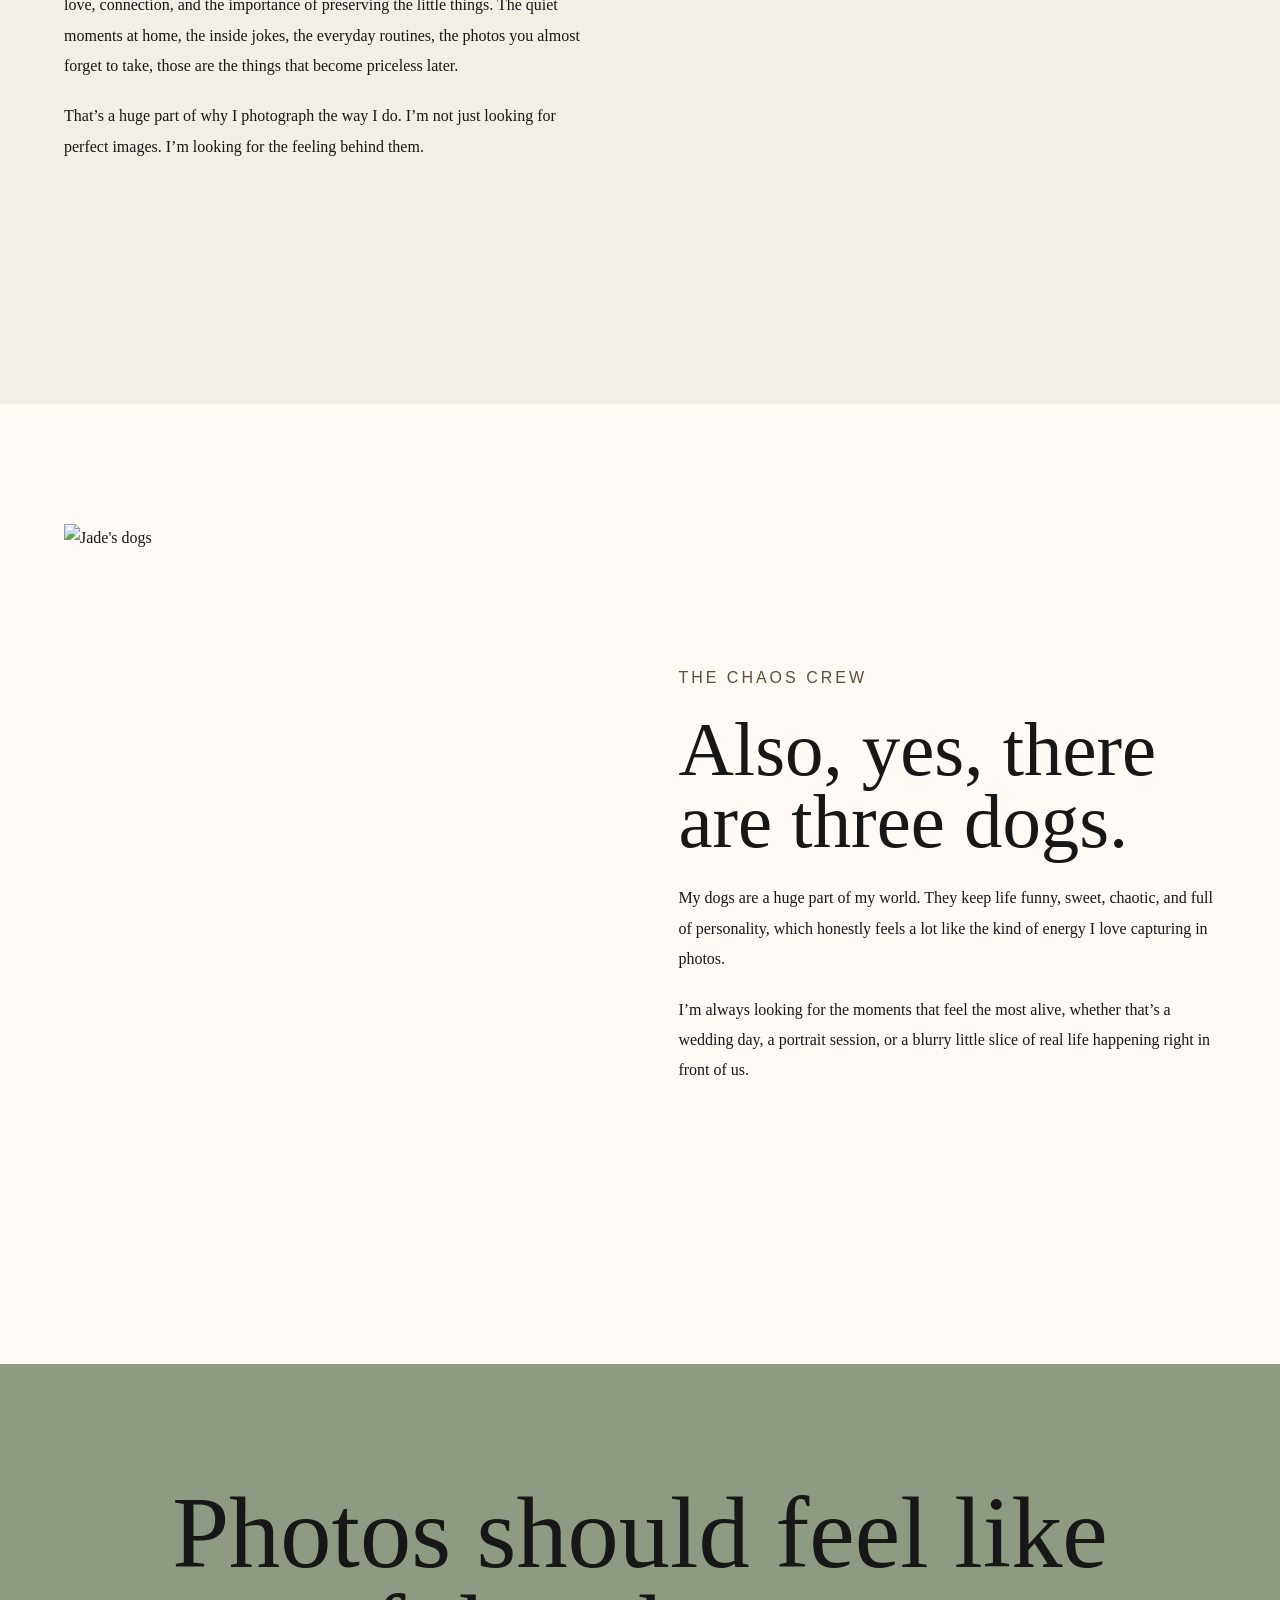
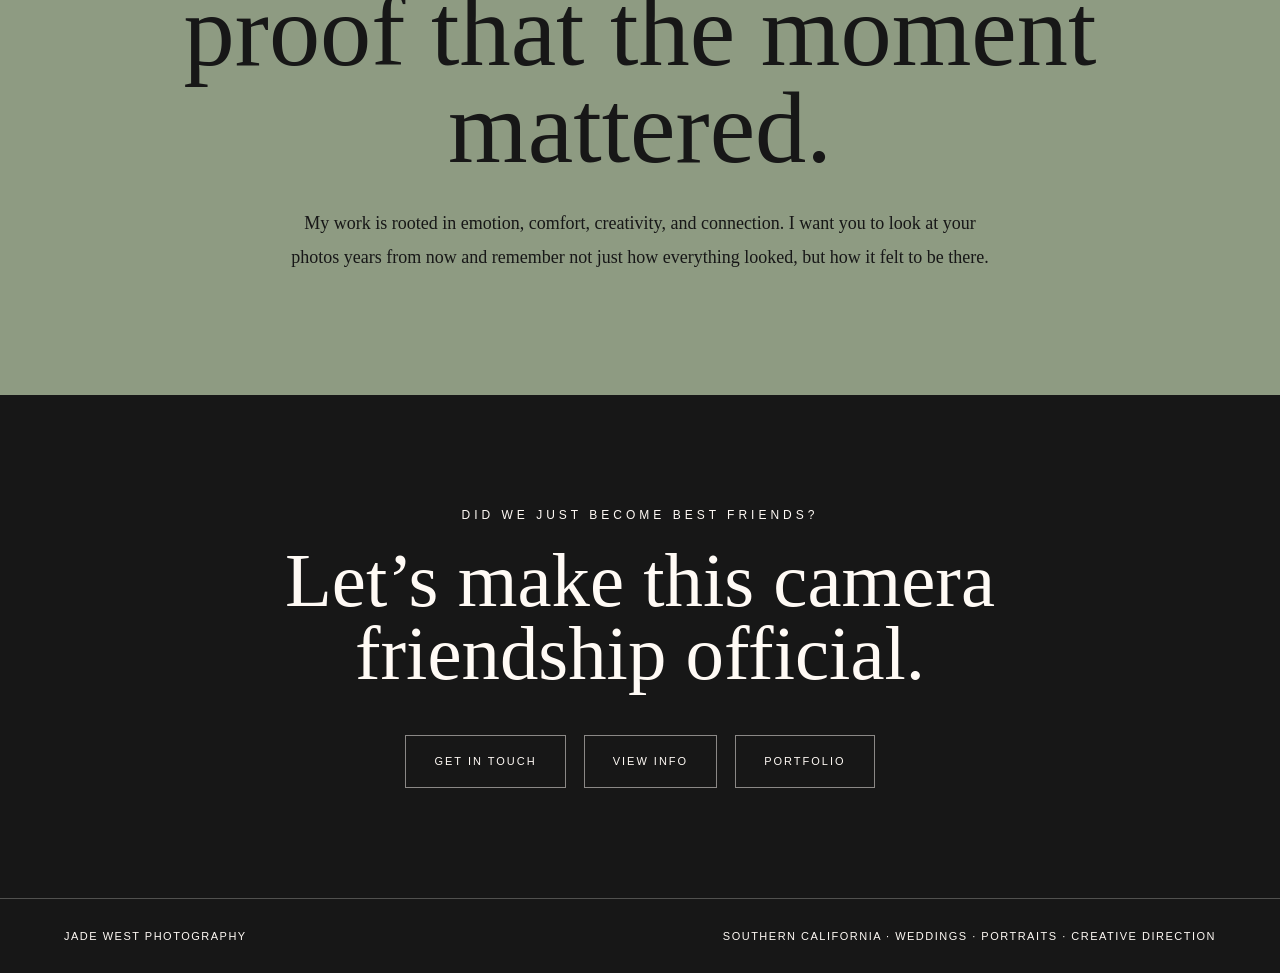
==== commit 612e16c3: "Update about page photos" ====
--- a/about.html
+++ b/about.html
@@ -67,8 +67,8 @@
 
   <section class="about-story-section">
     <div class="about-story-images">
-      <img src="images/IMG_6994_Original.jpg" alt="Jade West portrait">
-      <img src="images/IMG_6994_Original.jpg" alt="Jade with partner">
+      <img src="images/IMG_7427_Original.jpg" alt="Jade West portrait">
+      <img src="images/Facetune_11-03-2022-21-10-05_Original.jpg" alt="Jade with partner">
     </div>
 
     <div class="about-story-copy">
--- a/style.css
+++ b/style.css
@@ -1688,7 +1688,7 @@
     grid-template-columns: repeat(2, 1fr);
   }
 
-  .portfolio-social-grid img {
+   .portfolio-social-grid img {
     height: 230px;
   }
 }
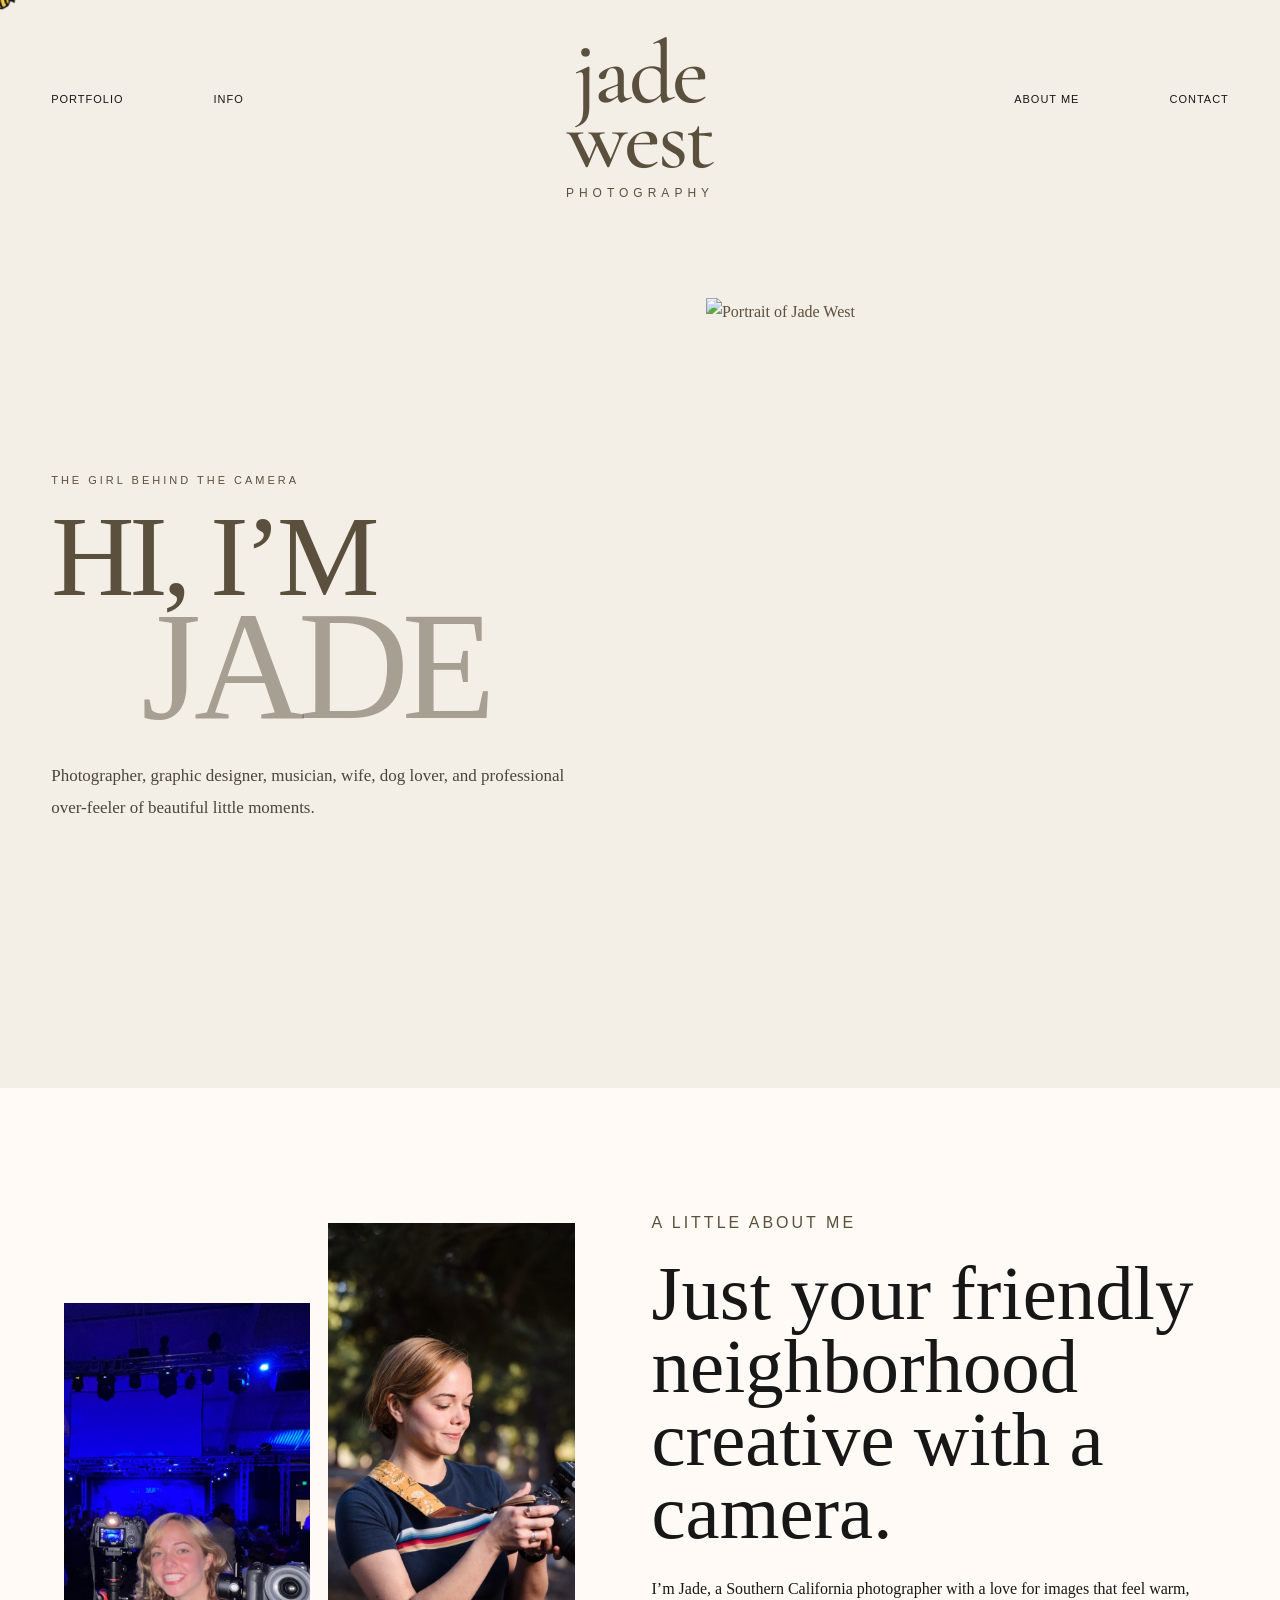
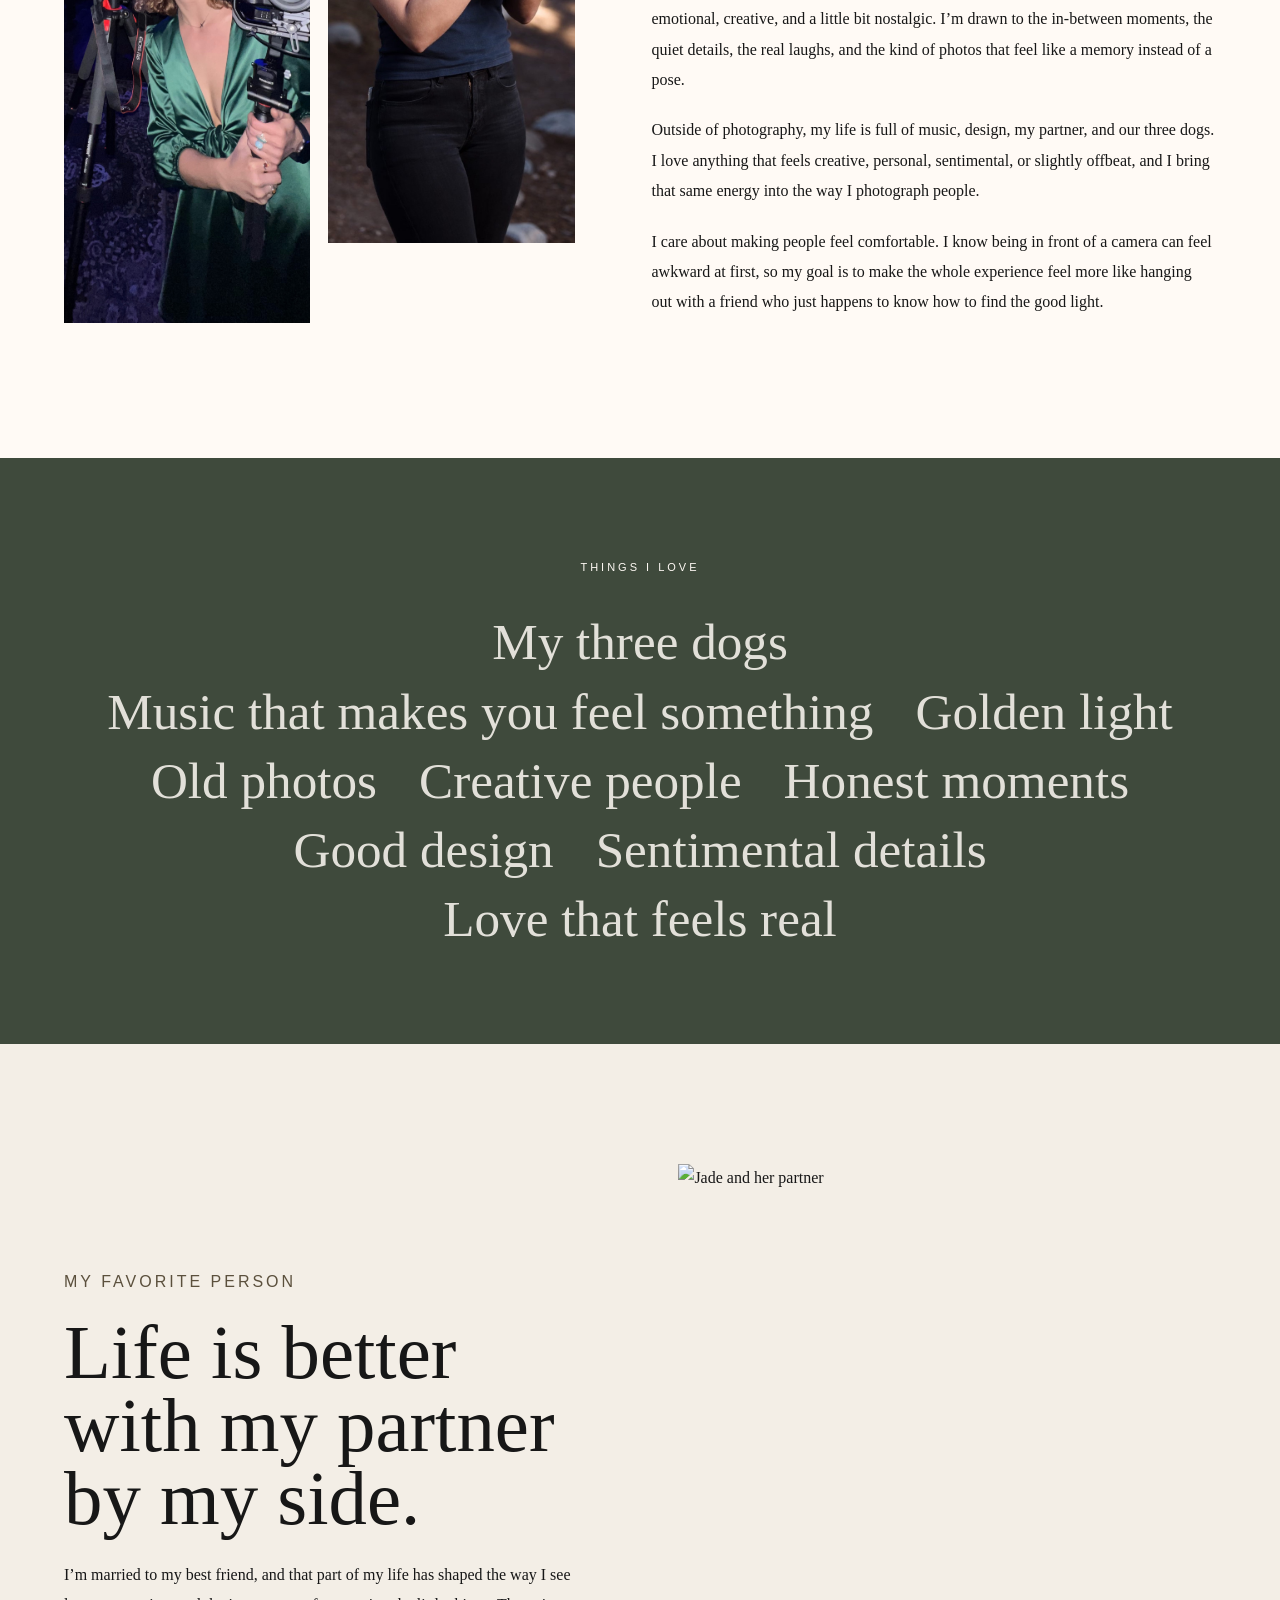
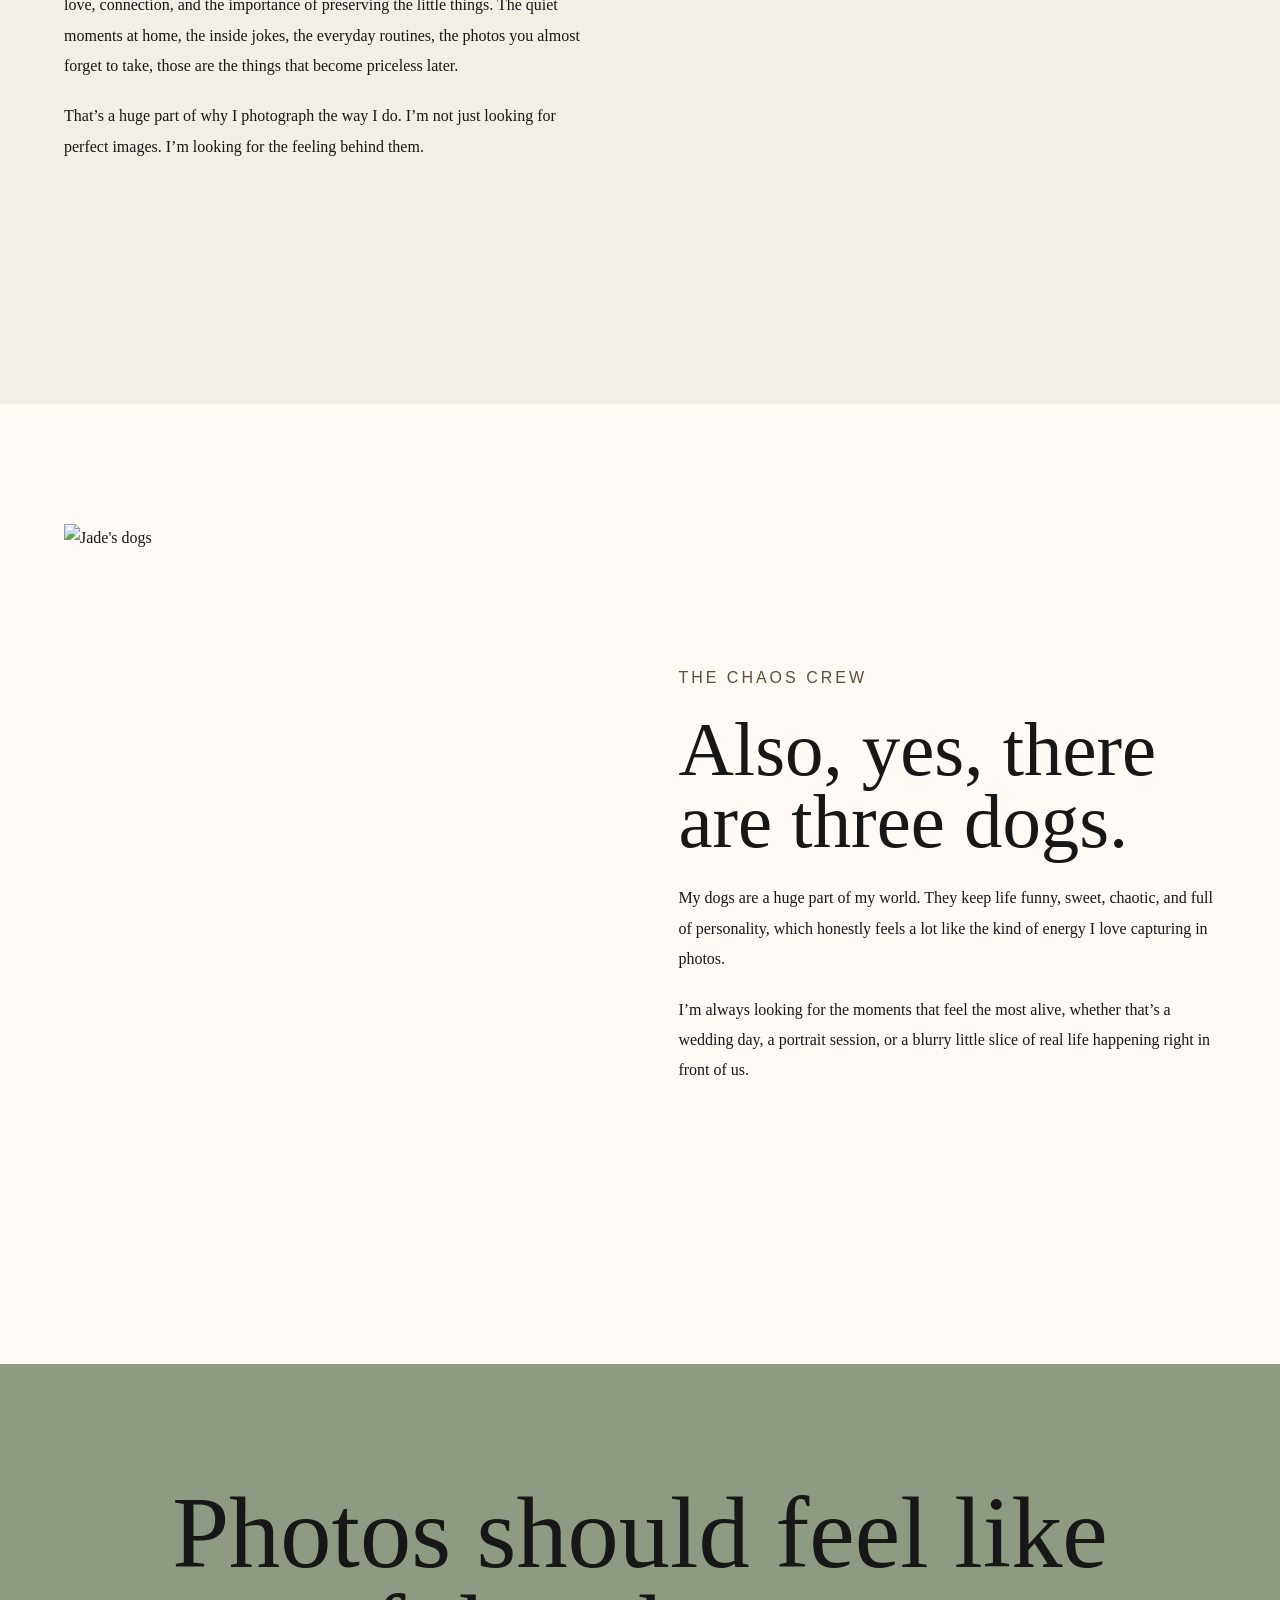
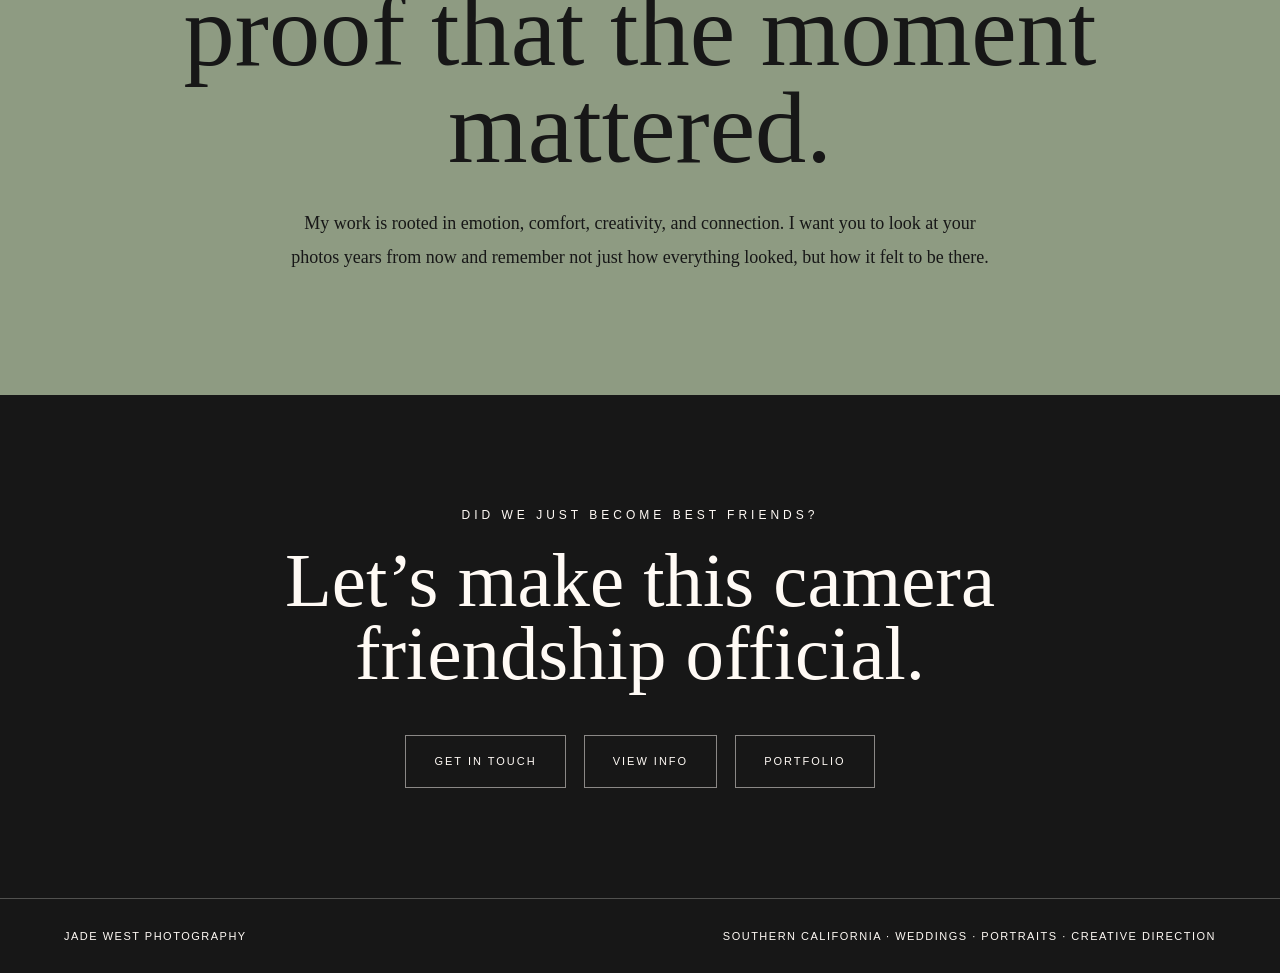
==== commit 4d13c8b5: "Fix about page font loading and navigation links" ====
--- a/about.html
+++ b/about.html
@@ -4,6 +4,11 @@
   <meta charset="UTF-8" />
   <meta name="viewport" content="width=device-width, initial-scale=1.0" />
   <title>About | Jade West Photography</title>
+
+  <link rel="preconnect" href="https://fonts.googleapis.com">
+  <link rel="preconnect" href="https://fonts.gstatic.com" crossorigin>
+  <link href="https://fonts.googleapis.com/css2?family=Cormorant+Garamond:wght@300;400;500;600&display=swap" rel="stylesheet">
+
   <link rel="stylesheet" href="style.css" />
 </head>
 <body>
@@ -27,7 +32,7 @@
 <header class="about-page-hero">
   <nav class="editorial-nav">
     <div class="nav-left">
-      <a href="index.html#portfolio">Portfolio</a>
+      <a href="portfolio.html">Portfolio</a>
       <a href="investment.html">Info</a>
     </div>
 
@@ -39,7 +44,7 @@
 
     <div class="nav-right">
       <a href="about.html">About Me</a>
-      <a href="index.html#contact">Contact</a>
+      <a href="contact.html">Contact</a>
     </div>
 
     <button class="menu-toggle" id="menuToggle">Menu</button>
@@ -150,9 +155,9 @@
     <p>did we just become best friends?</p>
     <h2>Let’s make this camera friendship official.</h2>
     <div>
-      <a href="index.html#contact">Get In Touch</a>
+      <a href="contact.html">Get In Touch</a>
       <a href="investment.html">View Info</a>
-      <a href="index.html#portfolio">Portfolio</a>
+      <a href="portfolio.html">Portfolio</a>
     </div>
   </section>
 
